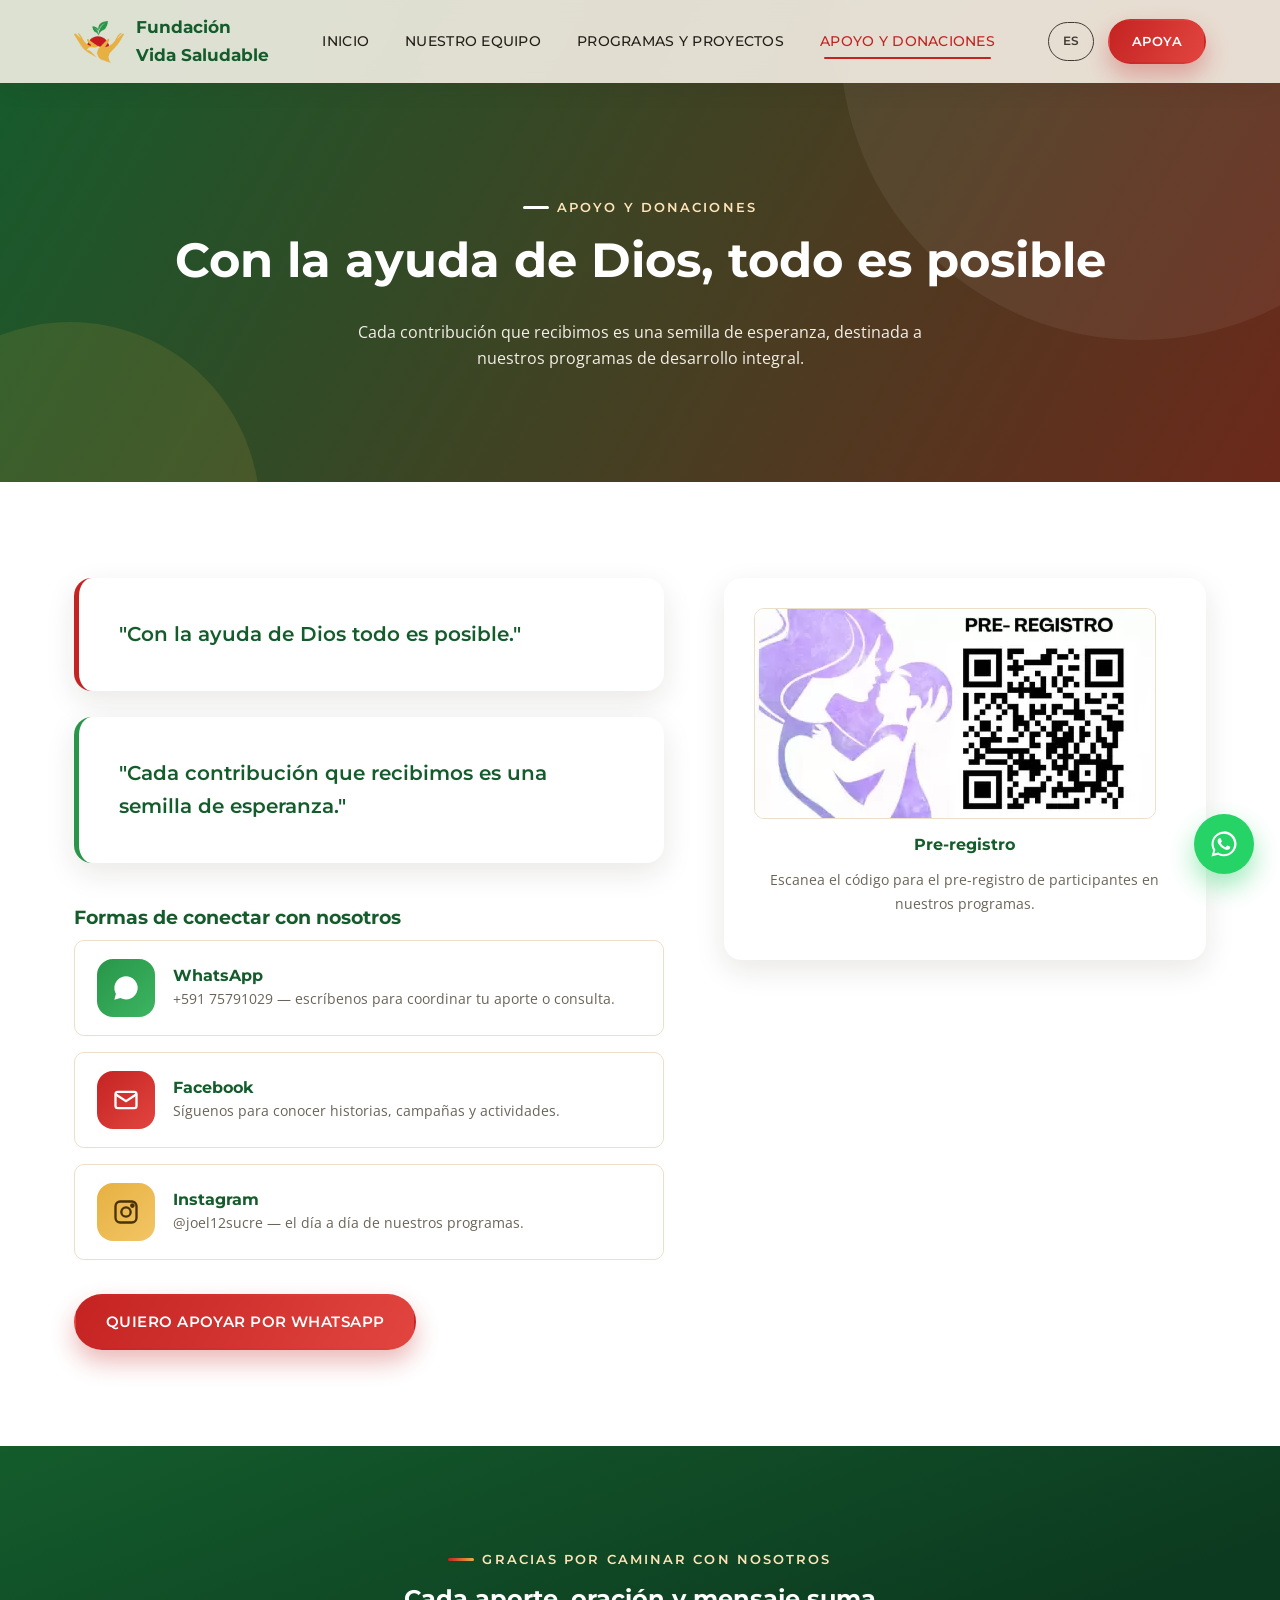
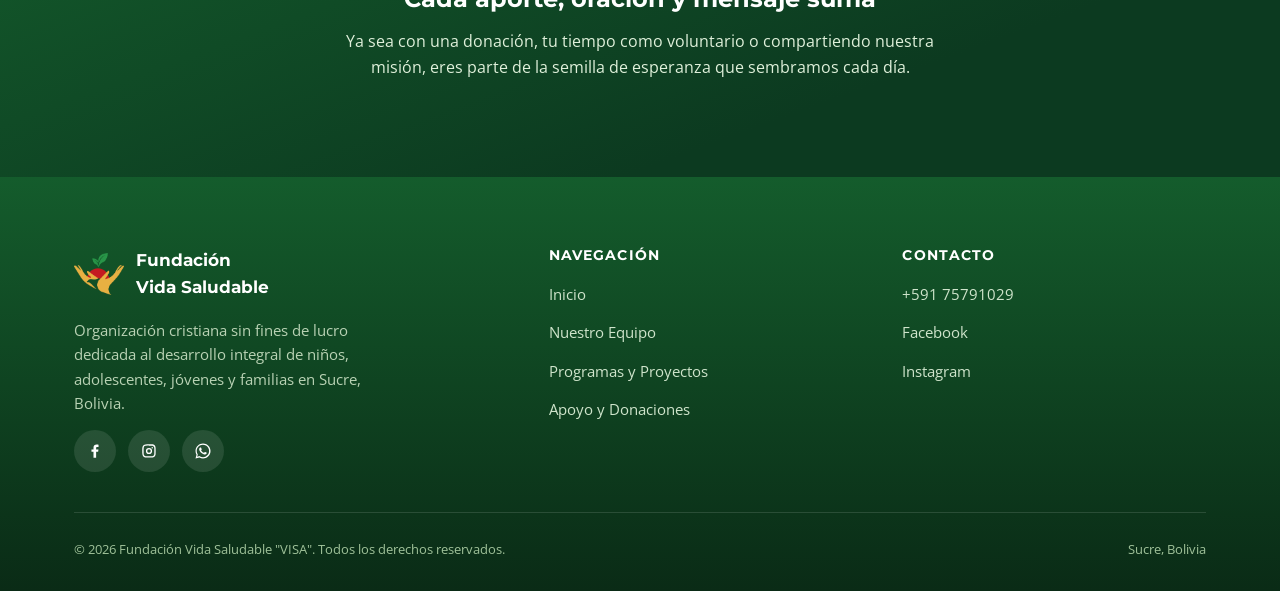
==== donaciones.html @ 7e9d097c "Rediseño del sitio de Fundación Vida Saludable Nueva identidad visual (logo y paleta del Manual de M" ====
<!DOCTYPE html>
<html lang="es">
<head>
<meta charset="UTF-8">
<meta name="viewport" content="width=device-width, initial-scale=1.0">
<title>Apoyo y Donaciones | Fundación Vida Saludable</title>
<meta name="description" content="Apoya a la Fundación Vida Saludable. Cada contribución es una semilla de esperanza para niños, adolescentes y familias en Sucre, Bolivia.">
<link rel="icon" href="img/favicon-32.png" sizes="32x32">
<link rel="apple-touch-icon" href="img/favicon-180.png">
<link rel="stylesheet" href="css/style.css">
</head>
<body>

<header class="site-header" id="siteHeader">
  <div class="container">
    <a href="index.html" class="brand">
      <img src="img/logo-icono.png" alt="Fundación Vida Saludable">
      <span>Fundación<br>Vida Saludable</span>
    </a>
    <nav class="main-nav" id="mainNav">
      <a href="index.html">Inicio</a>
      <a href="equipo.html">Nuestro Equipo</a>
      <a href="programas.html">Programas y Proyectos</a>
      <a href="donaciones.html" class="active">Apoyo y Donaciones</a>
    </nav>
    <div class="header-actions">
      <span class="lang-pill">ES</span>
      <a href="donaciones.html" class="btn btn--primary btn--sm">Apoya</a>
    </div>
    <button class="nav-toggle" id="navToggle" aria-label="Abrir menú">
      <span></span><span></span><span></span>
    </button>
  </div>
</header>
<div class="nav-overlay" id="navOverlay">
  <ul>
      <li><a href="index.html">Inicio</a></li>
      <li><a href="equipo.html">Nuestro Equipo</a></li>
      <li><a href="programas.html">Programas y Proyectos</a></li>
      <li><a href="donaciones.html" class="active">Apoyo y Donaciones</a></li>
  </ul>
</div>


<section class="page-hero">
  <div class="container">
    <div class="eyebrow">Apoyo y Donaciones</div>
    <h1>Con la ayuda de Dios, todo es posible</h1>
    <p>Cada contribución que recibimos es una semilla de esperanza, destinada a nuestros programas de desarrollo integral.</p>
  </div>
</section>

<section class="section">
  <div class="container">
    <div class="donate-grid">
      <div class="reveal">
        <div class="motto-card">
          <p>"Con la ayuda de Dios todo es posible."</p>
        </div>
        <div class="motto-card motto-card--alt">
          <p>"Cada contribución que recibimos es una semilla de esperanza."</p>
        </div>

        <h3 style="margin-top:44px">Formas de conectar con nosotros</h3>
        <div class="donate-channels">
          <div class="channel-card">
            <div class="icon-badge icon-badge--green">
              <svg viewBox="0 0 24 24"><path d="M12.04 2c-5.5 0-10 4.5-10 10 0 1.77.46 3.45 1.34 4.94L2 22l5.24-1.37a10 10 0 0 0 4.8 1.22c5.5 0 10-4.5 10-10s-4.5-10-10-10z" fill="currentColor"/></svg>
            </div>
            <div>
              <h4>WhatsApp</h4>
              <p>+591 75791029 — escríbenos para coordinar tu aporte o consulta.</p>
            </div>
          </div>
          <div class="channel-card">
            <div class="icon-badge icon-badge--red">
              <svg viewBox="0 0 24 24" fill="none" stroke="currentColor" stroke-width="2"><rect x="3" y="5" width="18" height="14" rx="2"/><path d="M3 7l9 6 9-6"/></svg>
            </div>
            <div>
              <h4>Facebook</h4>
              <p>Síguenos para conocer historias, campañas y actividades.</p>
            </div>
          </div>
          <div class="channel-card">
            <div class="icon-badge icon-badge--yellow">
              <svg viewBox="0 0 24 24" fill="none" stroke="currentColor" stroke-width="2"><rect x="3" y="3" width="18" height="18" rx="4"/><circle cx="12" cy="12" r="4"/><circle cx="17.5" cy="6.5" r="1"/></svg>
            </div>
            <div>
              <h4>Instagram</h4>
              <p>@joel12sucre — el día a día de nuestros programas.</p>
            </div>
          </div>
        </div>

        <a href="https://wa.me/59175791029" target="_blank" rel="noopener" class="btn btn--primary" style="margin-top:34px">Quiero apoyar por WhatsApp</a>
      </div>

      <div class="reveal reveal-delay-1">
        <div class="qr-card">
          <img src="img/pre-registro-qr.webp" alt="Código QR de pre-registro">
          <h4>Pre-registro</h4>
          <p>Escanea el código para el pre-registro de participantes en nuestros programas.</p>
        </div>
      </div>
    </div>
  </div>
</section>

<section class="section section--dark">
  <div class="container reveal" style="text-align:center">
    <div class="eyebrow" style="justify-content:center;color:#ffe3b8">Gracias por caminar con nosotros</div>
    <h2>Cada aporte, oración y mensaje suma</h2>
    <p style="max-width:620px;margin:0 auto;color:#dff0da">Ya sea con una donación, tu tiempo como voluntario o compartiendo nuestra misión, eres parte de la semilla de esperanza que sembramos cada día.</p>
  </div>
</section>

<footer class="site-footer">
  <div class="container">
    <div class="footer-grid">
      <div class="footer-brand">
        <a href="index.html" class="brand"><img src="img/logo-icono.png" alt="Fundación Vida Saludable"><span>Fundación<br>Vida Saludable</span></a>
        <p>Organización cristiana sin fines de lucro dedicada al desarrollo integral de niños, adolescentes, jóvenes y familias en Sucre, Bolivia.</p>
        <div class="social-row">
          <a href="https://www.facebook.com/share/16pjw7duJ1/?mibextid=wwXIfr" target="_blank" rel="noopener" aria-label="Facebook"><svg viewBox="0 0 24 24"><path d="M13.5 21v-8h2.7l.4-3.1h-3.1V8c0-.9.25-1.5 1.55-1.5H16.7V3.6C16.4 3.55 15.4 3.47 14.2 3.47c-2.5 0-4.2 1.5-4.2 4.3v2.1H7.3V13h2.7v8z"/></svg></a>
          <a href="https://www.instagram.com/joel12sucre?igsh=d25ieDIzNWUwOWVv&utm_source=qr" target="_blank" rel="noopener" aria-label="Instagram"><svg viewBox="0 0 24 24"><path d="M12 3c2.44 0 2.74 0 3.7.05 1 .05 1.6.2 2.13.4a4.4 4.4 0 0 1 1.6 1 4.4 4.4 0 0 1 1 1.6c.2.53.35 1.13.4 2.13.05.96.05 1.26.05 3.7s0 2.74-.05 3.7c-.05 1-.2 1.6-.4 2.13a4.4 4.4 0 0 1-1 1.6 4.4 4.4 0 0 1-1.6 1c-.53.2-1.13.35-2.13.4-.96.05-1.26.05-3.7.05s-2.74 0-3.7-.05c-1-.05-1.6-.2-2.13-.4a4.4 4.4 0 0 1-1.6-1 4.4 4.4 0 0 1-1-1.6c-.2-.53-.35-1.13-.4-2.13C3 14.74 3 14.44 3 12s0-2.74.05-3.7c.05-1 .2-1.6.4-2.13a4.4 4.4 0 0 1 1-1.6 4.4 4.4 0 0 1 1.6-1c.53-.2 1.13-.35 2.13-.4C9.26 3 9.56 3 12 3zm0 1.8c-2.4 0-2.68 0-3.63.05-.82.04-1.27.17-1.56.29-.39.15-.67.33-.97.63-.3.3-.48.58-.63.97-.12.29-.25.74-.29 1.56C4.87 9.3 4.85 9.6 4.85 12s0 2.68.06 3.63c.04.82.17 1.27.29 1.56.15.39.33.67.63.97.3.3.58.48.97.63.29.12.74.25 1.56.29.94.05 1.22.06 3.62.06s2.68 0 3.63-.06c.82-.04 1.27-.17 1.56-.29.39-.15.67-.33.97-.63.3-.3.48-.58.63-.97.12-.29.25-.74.29-1.56.05-.94.06-1.22.06-3.62s0-2.68-.06-3.63c-.04-.82-.17-1.27-.29-1.56a2.6 2.6 0 0 0-.63-.97 2.6 2.6 0 0 0-.97-.63c-.29-.12-.74-.25-1.56-.29-.94-.05-1.22-.06-3.62-.06zm0 3.06a4.14 4.14 0 1 1 0 8.28 4.14 4.14 0 0 1 0-8.28zm0 1.8a2.34 2.34 0 1 0 0 4.68 2.34 2.34 0 0 0 0-4.68zm5.27-1.98a.97.97 0 1 1-1.93 0 .97.97 0 0 1 1.93 0z"/></svg></a>
          <a href="https://wa.me/59175791029" target="_blank" rel="noopener" aria-label="WhatsApp"><svg viewBox="0 0 24 24"><path d="M12.04 2c-5.5 0-10 4.5-10 10 0 1.77.46 3.45 1.34 4.94L2 22l5.24-1.37a10 10 0 0 0 4.8 1.22c5.5 0 10-4.5 10-10s-4.5-10-10-10zm0 18.2c-1.55 0-3.06-.42-4.36-1.2l-.31-.19-3.11.82.83-3.03-.2-.32a8.18 8.18 0 0 1-1.25-4.32c0-4.53 3.7-8.22 8.25-8.22s8.24 3.7 8.24 8.22-3.7 8.24-8.09 8.24zm4.52-6.16c-.25-.12-1.47-.72-1.7-.8-.23-.09-.4-.12-.56.12-.17.25-.65.8-.8.96-.15.17-.3.19-.55.06-.25-.12-1.06-.39-2.02-1.24-.75-.66-1.25-1.48-1.4-1.73-.15-.25-.02-.38.11-.51.11-.11.25-.29.37-.44.12-.15.16-.25.25-.42.08-.17.04-.31-.02-.44-.06-.12-.56-1.35-.77-1.85-.2-.48-.4-.42-.56-.43h-.48c-.17 0-.44.06-.67.31-.23.25-.87.85-.87 2.08 0 1.23.89 2.41 1.02 2.58.12.17 1.75 2.67 4.24 3.74.59.26 1.05.41 1.41.52.59.19 1.13.16 1.56.1.48-.07 1.47-.6 1.68-1.18.2-.58.2-1.08.14-1.18-.06-.1-.23-.16-.48-.28z"/></svg></a>
        </div>
      </div>
      <div class="footer-col">
        <h4>Navegación</h4>
        <ul>
          <li><a href="index.html">Inicio</a></li>
          <li><a href="equipo.html">Nuestro Equipo</a></li>
          <li><a href="programas.html">Programas y Proyectos</a></li>
          <li><a href="donaciones.html">Apoyo y Donaciones</a></li>
        </ul>
      </div>
      <div class="footer-col">
        <h4>Contacto</h4>
        <ul>
          <li><a href="https://wa.me/59175791029" target="_blank" rel="noopener">+591 75791029</a></li>
          <li><a href="https://www.facebook.com/share/16pjw7duJ1/?mibextid=wwXIfr" target="_blank" rel="noopener">Facebook</a></li>
          <li><a href="https://www.instagram.com/joel12sucre?igsh=d25ieDIzNWUwOWVv&utm_source=qr" target="_blank" rel="noopener">Instagram</a></li>
        </ul>
      </div>
    </div>
    <div class="footer-bottom">
      <span>© <span id="year"></span> Fundación Vida Saludable "VISA". Todos los derechos reservados.</span>
      <span>Sucre, Bolivia</span>
    </div>
  </div>
</footer>
<a class="wa-float" href="https://wa.me/59175791029" target="_blank" rel="noopener" aria-label="WhatsApp">
  <svg viewBox="0 0 24 24"><path d="M12.04 2c-5.5 0-10 4.5-10 10 0 1.77.46 3.45 1.34 4.94L2 22l5.24-1.37a10 10 0 0 0 4.8 1.22c5.5 0 10-4.5 10-10s-4.5-10-10-10zm0 18.2c-1.55 0-3.06-.42-4.36-1.2l-.31-.19-3.11.82.83-3.03-.2-.32a8.18 8.18 0 0 1-1.25-4.32c0-4.53 3.7-8.22 8.25-8.22s8.24 3.7 8.24 8.22-3.7 8.24-8.09 8.24zm4.52-6.16c-.25-.12-1.47-.72-1.7-.8-.23-.09-.4-.12-.56.12-.17.25-.65.8-.8.96-.15.17-.3.19-.55.06-.25-.12-1.06-.39-2.02-1.24-.75-.66-1.25-1.48-1.4-1.73-.15-.25-.02-.38.11-.51.11-.11.25-.29.37-.44.12-.15.16-.25.25-.42.08-.17.04-.31-.02-.44-.06-.12-.56-1.35-.77-1.85-.2-.48-.4-.42-.56-.43h-.48c-.17 0-.44.06-.67.31-.23.25-.87.85-.87 2.08 0 1.23.89 2.41 1.02 2.58.12.17 1.75 2.67 4.24 3.74.59.26 1.05.41 1.41.52.59.19 1.13.16 1.56.1.48-.07 1.47-.6 1.68-1.18.2-.58.2-1.08.14-1.18-.06-.1-.23-.16-.48-.28z"/></svg>
</a>

<button class="scroll-top" id="scrollTop" aria-label="Volver arriba">
  <svg viewBox="0 0 24 24" fill="none" stroke="currentColor" stroke-width="2.4" stroke-linecap="round" stroke-linejoin="round"><path d="M12 19V5M5 12l7-7 7 7"/></svg>
</button>
<script src="js/main.js"></script>
</body>
</html>
---- css/style.css ----
/* ============================================================
   Fundación Vida Saludable — hoja de estilos
   Paleta y tipografía según Manual de Marca (2025)
   ============================================================ */

@import url('https://fonts.googleapis.com/css2?family=Montserrat:wght@300;400;500;600;700;800&family=Open+Sans:wght@400;500;600;700&display=swap');

:root {
  --yellow: #E7B142;
  --yellow-dark: #b3821f;
  --red: #C42322;
  --red-dark: #8f1414;
  --green: #289548;
  --green-dark: #145c2c;
  --beige: #C8A96B;
  --beige-light: #EFE3C8;
  --beige-dark: #7a5f34;
  --cream: #fffaf0;
  --ink: #241f1a;
  --muted: #6b6459;
  --border: #ecdfc9;
  --white: #ffffff;
  --shadow: 0 10px 30px rgba(40, 30, 10, 0.10);
  --shadow-lg: 0 20px 50px rgba(40, 30, 10, 0.18);
  --radius: 18px;
  --radius-sm: 10px;
  --ff-head: 'Montserrat', sans-serif;
  --ff-sub: 'Montserrat', sans-serif;
  --ff-body: 'Open Sans', sans-serif;
}

* { box-sizing: border-box; }
html { scroll-behavior: smooth; }

body {
  margin: 0;
  font-family: var(--ff-body);
  font-weight: 400;
  color: var(--ink);
  background: var(--white);
  line-height: 1.65;
  overflow-x: hidden;
}

/* Estilo de scrollbar tomado de la referencia del sitio */
::-webkit-scrollbar { width: 10px; }
::-webkit-scrollbar-track { border-radius: 8px; box-shadow: inset 0 0 5px rgba(0,0,0,.1); }
::-webkit-scrollbar-thumb { background-color: var(--green-dark); border-radius: 10px; box-shadow: 0 0 0 1px var(--green-dark); }

img { max-width: 100%; display: block; }
a { color: inherit; text-decoration: none; }
ul { margin: 0; padding: 0; list-style: none; }

h1, h2, h3, h4 {
  font-family: var(--ff-head);
  font-weight: 700;
  line-height: 1.2;
  margin: 0 0 .6em;
  color: var(--green-dark);
}

.container {
  width: 100%;
  max-width: 1180px;
  margin: 0 auto;
  padding: 0 24px;
}

.eyebrow {
  display: inline-flex;
  align-items: center;
  gap: 8px;
  font-family: var(--ff-sub);
  font-size: 0.82rem;
  font-weight: 600;
  letter-spacing: .16em;
  text-transform: uppercase;
  color: var(--red);
  margin-bottom: 14px;
}
.eyebrow::before {
  content: "";
  width: 26px;
  height: 3px;
  border-radius: 3px;
  background: linear-gradient(90deg, var(--red), var(--yellow));
}

.section {
  padding: 96px 0;
  position: relative;
}
.section--tight { padding: 64px 0; }
.section--cream { background: var(--cream); }
.section--dark {
  background: linear-gradient(160deg, var(--green-dark), #0c3a20 70%);
  color: #eafbe6;
}
.section--dark h2, .section--dark h3 { color: #fff; }

.section-head {
  max-width: 720px;
  margin: 0 auto 56px;
  text-align: center;
}
.section-head h2 { font-size: clamp(1.7rem, 3vw, 2.4rem); }
.section-head p { color: var(--muted); font-size: 1.05rem; }

/* ---------- Buttons ---------- */
.btn {
  display: inline-flex;
  align-items: center;
  gap: 10px;
  padding: 14px 30px;
  border-radius: 100px;
  font-family: var(--ff-sub);
  font-weight: 600;
  font-size: 0.92rem;
  letter-spacing: .03em;
  text-transform: uppercase;
  cursor: pointer;
  border: 2px solid transparent;
  transition: transform .25s ease, box-shadow .25s ease, background .25s ease, color .25s ease;
}
.btn--primary {
  background: linear-gradient(120deg, var(--red), #e2453f);
  color: #fff;
  box-shadow: 0 12px 24px rgba(196, 35, 34, .32);
}
.btn--primary:hover { transform: translateY(-3px); box-shadow: 0 18px 30px rgba(196, 35, 34, .42); }
.btn--outline {
  background: transparent;
  border-color: rgba(255,255,255,.7);
  color: #fff;
}
.btn--outline:hover { background: rgba(255,255,255,.15); transform: translateY(-3px); }
.btn--green {
  background: linear-gradient(120deg, var(--green), #3cb562);
  color: #fff;
  box-shadow: 0 12px 24px rgba(40, 149, 72, .3);
}
.btn--green:hover { transform: translateY(-3px); box-shadow: 0 18px 30px rgba(40, 149, 72, .4); }
.btn--yellow {
  background: linear-gradient(120deg, var(--yellow), #f2c565);
  color: #4a3204;
  box-shadow: 0 12px 24px rgba(231, 177, 66, .35);
}
.btn--yellow:hover { transform: translateY(-3px); box-shadow: 0 18px 30px rgba(231, 177, 66, .45); }
.btn--sm { padding: 10px 22px; font-size: .8rem; }

/* ---------- Header ---------- */
.site-header {
  position: fixed;
  top: 0; left: 0; right: 0;
  z-index: 500;
  padding: 14px 0;
  background: rgba(255, 250, 240, .85);
  backdrop-filter: blur(10px);
  box-shadow: 0 6px 24px rgba(40,30,10,.06);
  transition: background .35s ease, box-shadow .35s ease, padding .35s ease;
}
.site-header.is-scrolled {
  background: rgba(255, 250, 240, .97);
  box-shadow: 0 6px 24px rgba(40,30,10,.1);
  padding: 8px 0;
}
.site-header .container {
  display: flex;
  align-items: center;
  justify-content: space-between;
  gap: 20px;
}
.brand {
  display: flex;
  align-items: center;
  gap: 12px;
  font-family: var(--ff-head);
  font-weight: 700;
  font-size: 1.05rem;
  color: var(--green-dark);
}
.brand img { height: 42px; width: auto; }

.main-nav { display: flex; align-items: center; gap: 4px; }
.main-nav a {
  position: relative;
  padding: 10px 16px;
  font-family: var(--ff-sub);
  font-weight: 500;
  font-size: .88rem;
  letter-spacing: .02em;
  text-transform: uppercase;
  border-radius: 100px;
  color: var(--ink);
  transition: background .25s ease, color .25s ease;
}
.main-nav a:hover { background: rgba(196,35,34,.08); color: var(--red); }
.main-nav a.active { color: var(--red); }
.main-nav a.active::after {
  content: "";
  position: absolute;
  bottom: 4px; left: 20px; right: 20px;
  height: 2px;
  background: var(--red);
  border-radius: 2px;
}

.header-actions { display: flex; align-items: center; gap: 14px; }
.lang-pill {
  font-family: var(--ff-sub);
  font-weight: 600;
  font-size: .78rem;
  padding: 8px 14px;
  border-radius: 100px;
  border: 1.5px solid currentColor;
  opacity: .85;
}

.nav-toggle {
  display: none;
  position: relative;
  width: 44px; height: 44px;
  background: none;
  border: none;
  cursor: pointer;
  padding: 0;
  color: var(--ink);
  z-index: 950;
}
.nav-toggle span {
  position: absolute;
  left: 50%; top: 50%;
  width: 24px; height: 2px;
  margin-left: -12px;
  border-radius: 2px;
  background: currentColor;
  transition: transform .3s ease, opacity .3s ease, background .3s ease;
}
.nav-toggle span:nth-child(1) { transform: translateY(-8px); }
.nav-toggle span:nth-child(3) { transform: translateY(8px); }
.nav-toggle.is-open { color: #fff; }
.nav-toggle.is-open span:nth-child(2) { opacity: 0; }
.nav-toggle.is-open span:nth-child(1) { transform: rotate(45deg) translateY(0); }
.nav-toggle.is-open span:nth-child(3) { transform: rotate(-45deg) translateY(0); }

/* ---------- Menú overlay a pantalla completa (mobile) ---------- */
.nav-overlay {
  position: fixed; inset: 0;
  z-index: 900;
  display: flex;
  align-items: center;
  justify-content: center;
  background: rgba(20, 18, 14, .97);
  opacity: 0;
  visibility: hidden;
  transition: opacity .35s ease, visibility .35s ease;
}
.nav-overlay.open { opacity: 1; visibility: visible; }
.nav-overlay ul { text-align: center; }
.nav-overlay li { margin: 10px 0; }
.nav-overlay a {
  font-family: var(--ff-head);
  font-weight: 600;
  font-size: 1.8rem;
  color: #fff;
  padding: 10px 20px;
  transition: color .2s ease;
}
.nav-overlay a:hover, .nav-overlay a.active { color: var(--yellow); }
body.scroll-lock { overflow: hidden; }

/* ---------- Volver arriba ---------- */
.scroll-top {
  position: fixed;
  left: 26px; bottom: 26px;
  z-index: 400;
  width: 52px; height: 52px;
  border-radius: 50%;
  background: var(--green-dark);
  color: #fff;
  display: flex; align-items: center; justify-content: center;
  cursor: pointer;
  box-shadow: var(--shadow);
  opacity: 0;
  pointer-events: none;
  transform: translateY(10px);
  transition: opacity .3s ease, transform .3s ease, background .3s ease;
}
.scroll-top.is-visible { opacity: 1; pointer-events: auto; transform: translateY(0); }
.scroll-top:hover { background: var(--red); }
.scroll-top svg { width: 22px; height: 22px; fill: #fff; }

/* ---------- Hero ---------- */
.hero {
  position: relative;
  min-height: 100vh;
  display: flex;
  align-items: center;
  color: #fff;
  overflow: hidden;
}
.hero__bg {
  position: absolute; inset: 0;
  background-size: cover;
  background-position: center 30%;
  transform: scale(1.08);
  animation: heroZoom 18s ease-in-out infinite alternate;
}
@keyframes heroZoom {
  from { transform: scale(1.08); }
  to { transform: scale(1); }
}
.hero__overlay {
  position: absolute; inset: 0;
  background:
    linear-gradient(180deg, rgba(20,15,10,.55) 0%, rgba(20,15,10,.55) 40%, rgba(10,10,8,.88) 100%),
    linear-gradient(100deg, rgba(196,35,34,.35), rgba(20,92,44,.45));
}
.hero__content {
  position: relative;
  z-index: 2;
  padding-top: 90px;
  max-width: 760px;
  opacity: 0;
  animation: heroFade .7s ease .35s forwards;
}
@keyframes heroFade {
  from { opacity: 0; transform: translateY(16px); }
  to { opacity: 1; transform: translateY(0); }
}
.hero__content .eyebrow { color: #ffd7ce; }
.hero__content .eyebrow::before { background: linear-gradient(90deg, #fff, var(--yellow)); }
.hero h1 {
  color: #fff;
  font-size: clamp(2.3rem, 5.4vw, 3.8rem);
  font-weight: 700;
  text-shadow: 0 6px 30px rgba(0,0,0,.3);
}
.hero p.lead {
  font-size: 1.15rem;
  max-width: 560px;
  color: #f5efe4;
  margin-bottom: 34px;
}
.hero__cta { display: flex; gap: 16px; flex-wrap: wrap; }

.hero__scroll {
  position: absolute;
  bottom: 34px; left: 50%;
  transform: translateX(-50%);
  z-index: 2;
  color: #fff;
  opacity: .8;
  display: flex;
  flex-direction: column;
  align-items: center;
  gap: 6px;
  font-size: .75rem;
  letter-spacing: .12em;
  text-transform: uppercase;
  font-family: var(--ff-sub);
  animation: bounce 2.4s ease-in-out infinite;
}
@keyframes bounce {
  0%, 100% { transform: translate(-50%, 0); }
  50% { transform: translate(-50%, 10px); }
}

/* ---------- Page (interior) hero ---------- */
.page-hero {
  position: relative;
  padding: 190px 0 110px;
  color: #fff;
  background: linear-gradient(120deg, var(--green-dark), var(--red-dark) 140%);
  overflow: hidden;
  text-align: center;
}
.page-hero::before {
  content: "";
  position: absolute;
  width: 600px; height: 600px;
  border-radius: 50%;
  background: rgba(255,255,255,.06);
  top: -260px; right: -160px;
}
.page-hero::after {
  content: "";
  position: absolute;
  width: 380px; height: 380px;
  border-radius: 50%;
  background: rgba(231,177,66,.12);
  bottom: -220px; left: -120px;
}
.page-hero .eyebrow { justify-content: center; color: #ffe3b8; }
.page-hero .eyebrow::before { background: #fff; }
.page-hero h1 { color: #fff; font-size: clamp(2rem, 4.4vw, 3rem); position: relative; z-index: 1;}
.page-hero p { color: #f4efe6; max-width: 620px; margin: 0 auto; position: relative; z-index: 1; }

/* ---------- Reveal on scroll ---------- */
.reveal {
  opacity: 0;
  transform: translateY(34px);
  transition: opacity .8s cubic-bezier(.22,.61,.36,1), transform .8s cubic-bezier(.22,.61,.36,1);
}
.reveal.is-visible { opacity: 1; transform: translateY(0); }
.reveal-delay-1 { transition-delay: .1s; }
.reveal-delay-2 { transition-delay: .2s; }
.reveal-delay-3 { transition-delay: .3s; }
.reveal-delay-4 { transition-delay: .4s; }

/* ---------- Quiénes somos ---------- */
.about-grid {
  display: grid;
  grid-template-columns: 1fr 1fr;
  gap: 60px;
  align-items: center;
}
.about-grid figure {
  position: relative;
  margin: 0;
}
.about-grid .frame {
  border-radius: var(--radius);
  overflow: hidden;
  box-shadow: var(--shadow-lg);
}
.about-grid .frame img { transition: transform .6s ease; }
.about-grid .frame:hover img { transform: scale(1.06); }
.about-badge {
  position: absolute;
  bottom: -24px; left: -24px;
  background: #fff;
  border-radius: var(--radius-sm);
  box-shadow: var(--shadow);
  padding: 18px 22px;
  font-family: var(--ff-head);
  text-align: center;
}
.about-badge strong { display: block; font-size: 1.6rem; color: var(--red); }
.about-badge span { font-size: .72rem; color: var(--muted); text-transform: uppercase; letter-spacing: .06em; font-family: var(--ff-sub); }
.about-copy p { color: var(--muted); font-size: 1.03rem; }

/* ---------- Vision / Mision ---------- */
.vm-grid {
  display: grid;
  grid-template-columns: 1fr 1fr;
  gap: 30px;
}
.vm-card {
  background: #fff;
  border: 1px solid var(--border);
  border-radius: var(--radius);
  padding: 40px;
  box-shadow: var(--shadow);
  position: relative;
  overflow: hidden;
  transition: transform .35s ease, box-shadow .35s ease;
}
.vm-card:hover { transform: translateY(-6px); box-shadow: var(--shadow-lg); }
.vm-card::before {
  content: "";
  position: absolute;
  width: 130px; height: 130px;
  border-radius: 50%;
  top: -60px; right: -60px;
  opacity: .12;
}
.vm-card--vision::before { background: var(--red); }
.vm-card--mission::before { background: var(--green); }
.vm-card .icon-badge { margin-bottom: 20px; }
.vm-card p { color: var(--muted); position: relative; z-index: 1; }

.icon-badge {
  width: 58px; height: 58px;
  border-radius: 16px;
  display: flex; align-items: center; justify-content: center;
  color: #fff;
}
.icon-badge svg { width: 28px; height: 28px; }
.icon-badge--red { background: linear-gradient(135deg, var(--red), #e2453f); }
.icon-badge--green { background: linear-gradient(135deg, var(--green), #3cb562); }
.icon-badge--yellow { background: linear-gradient(135deg, var(--yellow), #f2c565); color: #4a3204; }

/* ---------- Valores ---------- */
.values-grid {
  display: grid;
  grid-template-columns: repeat(4, 1fr);
  gap: 22px;
}
.value-card {
  background: #fff;
  border-radius: var(--radius);
  padding: 30px 24px;
  border: 1px solid var(--border);
  text-align: left;
  transition: transform .3s ease, box-shadow .3s ease, border-color .3s ease;
}
.value-card:hover {
  transform: translateY(-8px);
  box-shadow: var(--shadow-lg);
  border-color: transparent;
}
.value-card .icon-badge {
  width: 48px; height: 48px; border-radius: 12px; margin-bottom: 16px;
  background: transparent;
  border: 1.5px solid var(--beige);
  color: var(--beige-dark);
}
.value-card .icon-badge svg { width: 22px; height: 22px; }
.value-card:hover .icon-badge { border-color: var(--red); color: var(--red); }
.value-card h4 { margin-bottom: 6px; font-size: 1.05rem; color: var(--ink); }
.value-card p { margin: 0; color: var(--muted); font-size: .92rem; }

/* ---------- CTA band ---------- */
.cta-band {
  position: relative;
  border-radius: var(--radius);
  overflow: hidden;
  padding: 70px 50px;
  text-align: center;
  background: linear-gradient(120deg, var(--red-dark), var(--red) 60%, var(--green-dark));
  color: #fff;
  isolation: isolate;
}
.cta-band::before {
  content: "";
  position: absolute; inset: 0;
  background: radial-gradient(circle at 20% 20%, rgba(231,177,66,.25), transparent 45%),
              radial-gradient(circle at 85% 80%, rgba(255,255,255,.14), transparent 45%);
  z-index: -1;
}
.cta-band h2 { color: #fff; }
.cta-band p { max-width: 560px; margin: 0 auto 30px; color: #ffece8; }

/* ---------- Programas ---------- */
.programs-list { display: flex; flex-direction: column; gap: 70px; }
.program-row {
  display: grid;
  grid-template-columns: 1fr 1fr;
  gap: 50px;
  align-items: center;
}
.program-row:nth-child(even) .program-media { order: 2; }
.program-media {
  border-radius: var(--radius);
  overflow: hidden;
  box-shadow: var(--shadow-lg);
  position: relative;
}
.program-media img { transition: transform .6s ease; }
.program-media:hover img { transform: scale(1.05); }
.program-number {
  position: absolute; top: 18px; left: 18px;
  font-family: var(--ff-sub);
  font-weight: 600;
  font-size: .78rem;
  letter-spacing: .08em;
  text-transform: uppercase;
  background: rgba(30,25,15,.55);
  color: #fff;
  padding: 8px 16px;
  border-radius: 100px;
  backdrop-filter: blur(4px);
}
.program-age {
  display: inline-block;
  font-family: var(--ff-sub);
  font-weight: 600;
  font-size: .78rem;
  letter-spacing: .04em;
  text-transform: uppercase;
  color: var(--red);
  background: rgba(196,35,34,.08);
  padding: 6px 14px;
  border-radius: 100px;
  margin-bottom: 14px;
}
.program-copy h3 { font-size: 1.6rem; }
.program-copy p { color: var(--muted); }
.program-tags { display: flex; flex-wrap: wrap; gap: 10px; margin-top: 18px; }
.program-tags span {
  font-family: var(--ff-sub);
  font-size: .76rem;
  letter-spacing: .02em;
  padding: 6px 14px;
  border-radius: 100px;
  border: 1px solid var(--border);
  color: var(--muted);
}

/* ---------- Equipo ---------- */
.team-group { margin-bottom: 60px; }
.team-group h3 {
  font-size: 1.2rem;
  display: flex;
  align-items: center;
  gap: 14px;
  color: var(--green-dark);
  margin-bottom: 28px;
}
.team-group h3::after {
  content: "";
  flex: 1;
  height: 1px;
  background: var(--border);
}
.team-grid {
  display: grid;
  grid-template-columns: repeat(auto-fill, minmax(200px, 1fr));
  gap: 28px;
}
.team-card {
  text-align: center;
  transition: transform .3s ease;
}
.team-card:hover { transform: translateY(-6px); }
.team-photo {
  width: 100%;
  aspect-ratio: 1/1;
  border-radius: 50%;
  overflow: hidden;
  box-shadow: var(--shadow);
  margin-bottom: 16px;
  border: 4px solid #fff;
  outline: 3px solid var(--border);
  position: relative;
}
.team-photo img { width: 100%; height: 100%; object-fit: cover; }
.team-photo.no-photo {
  display: flex; align-items: center; justify-content: center;
  background: linear-gradient(135deg, var(--green), var(--green-dark));
  color: #fff;
  font-family: var(--ff-head);
  font-weight: 700;
  font-size: 1.8rem;
}
.team-card h4 { margin: 0 0 4px; font-size: 1rem; color: var(--ink); }
.team-card span { font-size: .8rem; color: var(--red); font-weight: 600; font-family: var(--ff-sub); text-transform: uppercase; letter-spacing: .02em; }

/* ---------- Donaciones ---------- */
.donate-grid {
  display: grid;
  grid-template-columns: 1.1fr .9fr;
  gap: 60px;
  align-items: start;
}
.motto-card {
  background: #fff;
  border-radius: var(--radius);
  padding: 40px;
  box-shadow: var(--shadow);
  border-left: 5px solid var(--red);
  margin-bottom: 26px;
}
.motto-card p {
  font-family: var(--ff-head);
  font-size: 1.25rem;
  font-weight: 600;
  color: var(--green-dark);
  margin: 0;
}
.motto-card--alt { border-left-color: var(--green); }
.donate-channels { display: grid; gap: 16px; }
.channel-card {
  display: flex;
  align-items: center;
  gap: 18px;
  background: #fff;
  border: 1px solid var(--border);
  border-radius: var(--radius-sm);
  padding: 18px 22px;
  transition: transform .25s ease, box-shadow .25s ease;
}
.channel-card:hover { transform: translateX(6px); box-shadow: var(--shadow); }
.channel-card .icon-badge { flex-shrink: 0; }
.channel-card h4 { margin: 0 0 2px; font-size: 1rem; }
.channel-card p { margin: 0; color: var(--muted); font-size: .88rem; }

.qr-card {
  background: #fff;
  border-radius: var(--radius);
  box-shadow: var(--shadow);
  padding: 30px;
  text-align: center;
}
.qr-card img { border-radius: var(--radius-sm); margin-bottom: 16px; border: 1px solid var(--border); }
.qr-card h4 { margin-bottom: 6px; }
.qr-card p { color: var(--muted); font-size: .9rem; }

/* ---------- Footer ---------- */
.site-footer {
  background: linear-gradient(180deg, var(--green-dark), #0a2b16);
  color: #d9ecd6;
  padding: 70px 0 30px;
}
.footer-grid {
  display: grid;
  grid-template-columns: 1.4fr 1fr 1fr;
  gap: 50px;
  padding-bottom: 40px;
  border-bottom: 1px solid rgba(255,255,255,.12);
}
.footer-brand .brand { color: #fff; margin-bottom: 16px; }
.footer-brand p { color: #b9d2b4; max-width: 320px; font-size: .92rem; }
.footer-col h4 {
  color: #fff;
  font-family: var(--ff-sub);
  font-size: .85rem;
  text-transform: uppercase;
  letter-spacing: .08em;
  margin-bottom: 18px;
}
.footer-col ul li { margin-bottom: 12px; }
.footer-col a { color: #cfe4cb; transition: color .2s ease; font-size: .94rem; }
.footer-col a:hover { color: #fff; }
.social-row { display: flex; gap: 12px; margin-top: 10px; }
.social-row a {
  width: 42px; height: 42px;
  border-radius: 50%;
  background: rgba(255,255,255,.1);
  display: flex; align-items: center; justify-content: center;
  transition: background .25s ease, transform .25s ease;
}
.social-row a:hover { background: var(--red); transform: translateY(-3px); }
.social-row svg { width: 18px; height: 18px; fill: #fff; }
.footer-bottom {
  padding-top: 26px;
  display: flex;
  justify-content: space-between;
  flex-wrap: wrap;
  gap: 10px;
  font-size: .82rem;
  color: #9fc199;
}

/* ---------- WhatsApp floating button ---------- */
.wa-float {
  position: fixed;
  bottom: 26px; right: 26px;
  z-index: 400;
  width: 60px; height: 60px;
  border-radius: 50%;
  background: #25D366;
  display: flex; align-items: center; justify-content: center;
  box-shadow: 0 12px 26px rgba(37,211,102,.45);
  animation: pulse 2.6s ease-in-out infinite;
}
.wa-float svg { width: 30px; height: 30px; fill: #fff; }
@keyframes pulse {
  0%, 100% { box-shadow: 0 12px 26px rgba(37,211,102,.45); }
  50% { box-shadow: 0 12px 26px rgba(37,211,102,.7), 0 0 0 8px rgba(37,211,102,.12); }
}

/* ---------- Responsive ---------- */
@media (max-width: 980px) {
  .about-grid, .vm-grid, .donate-grid { grid-template-columns: 1fr; }
  .values-grid { grid-template-columns: repeat(2, 1fr); }
  .program-row, .program-row:nth-child(even) .program-media { grid-template-columns: 1fr; order: 0; }
  .footer-grid { grid-template-columns: 1fr 1fr; }
}

@media (max-width: 760px) {
  .main-nav, .header-actions .lang-pill { display: none; }
  .nav-toggle { display: block; }
  .values-grid { grid-template-columns: repeat(2, 1fr); }
  .footer-grid { grid-template-columns: 1fr; gap: 30px; }
  .footer-bottom { flex-direction: column; text-align: center; }
  .section { padding: 64px 0; }
  .page-hero { padding: 150px 0 80px; }
}

@media (max-width: 520px) {
  .values-grid { grid-template-columns: 1fr 1fr; }
  .hero__cta { flex-direction: column; align-items: stretch; }
  .hero__cta .btn { justify-content: center; }
}
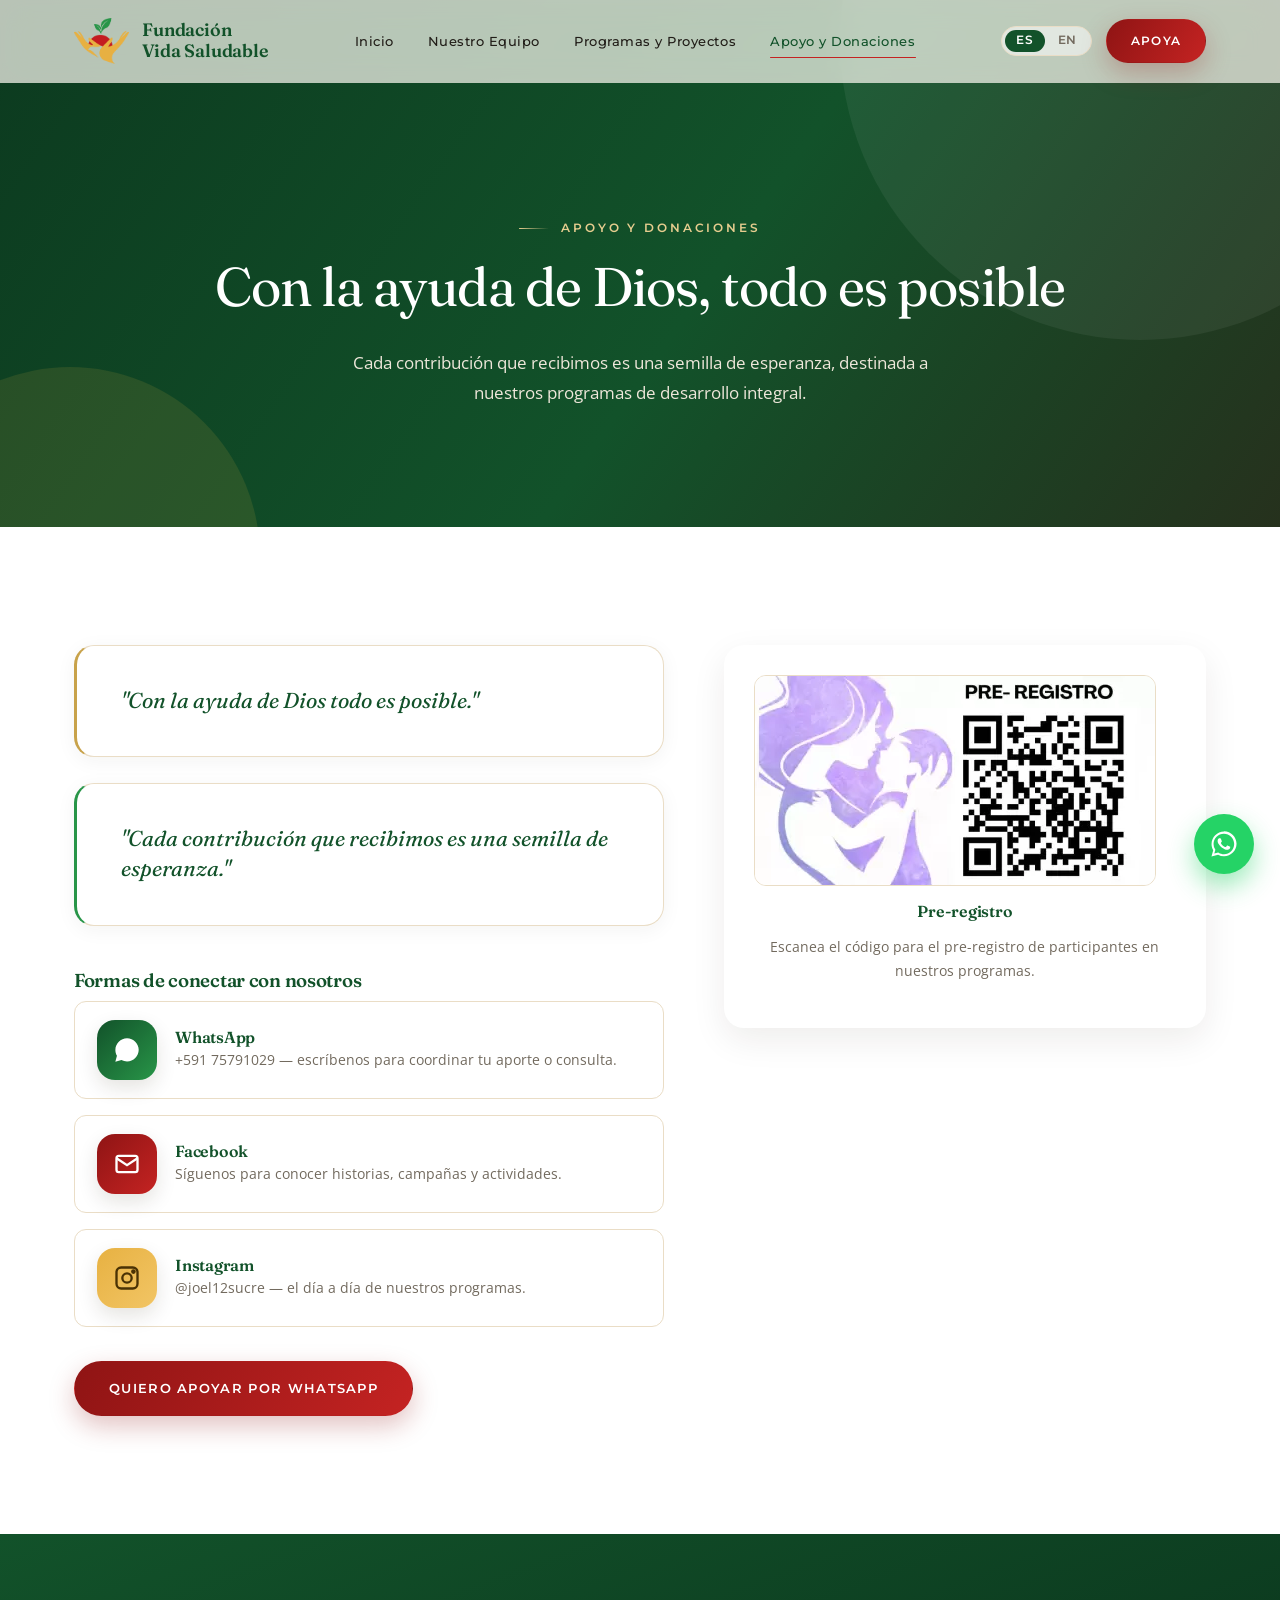
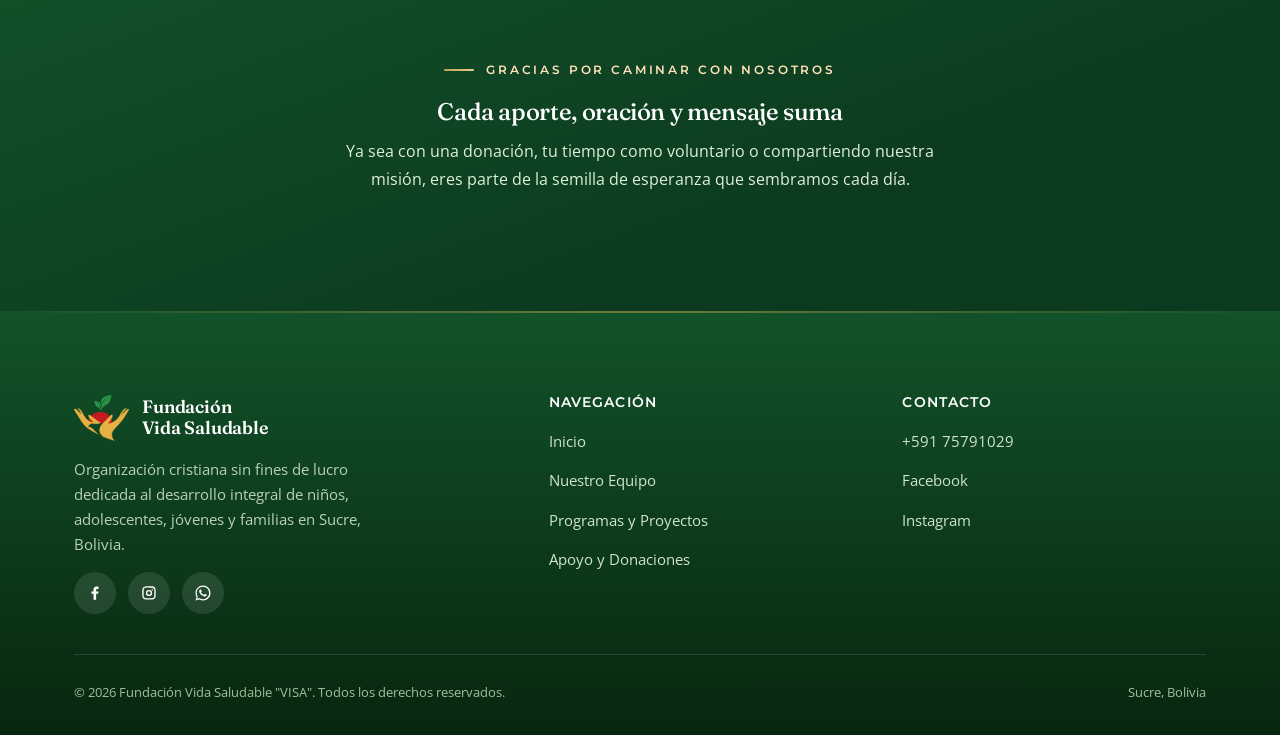
==== commit aa88bb0c: "Añadir selector de idioma ES/EN (i18n) Convierte el botón de idioma en un toggle ES/EN funcional. Añ" ====
--- a/donaciones.html
+++ b/donaciones.html
@@ -9,7 +9,7 @@
 <link rel="apple-touch-icon" href="img/favicon-180.png">
 <link rel="stylesheet" href="css/style.css">
 </head>
-<body>
+<body data-page="donate">
 
 <header class="site-header" id="siteHeader">
   <div class="container">
@@ -18,14 +18,17 @@
       <span>Fundación<br>Vida Saludable</span>
     </a>
     <nav class="main-nav" id="mainNav">
-      <a href="index.html">Inicio</a>
-      <a href="equipo.html">Nuestro Equipo</a>
-      <a href="programas.html">Programas y Proyectos</a>
-      <a href="donaciones.html" class="active">Apoyo y Donaciones</a>
+      <a href="index.html" data-i18n="nav.home">Inicio</a>
+      <a href="equipo.html" data-i18n="nav.team">Nuestro Equipo</a>
+      <a href="programas.html" data-i18n="nav.programs">Programas y Proyectos</a>
+      <a href="donaciones.html" class="active" data-i18n="nav.donate">Apoyo y Donaciones</a>
     </nav>
     <div class="header-actions">
-      <span class="lang-pill">ES</span>
-      <a href="donaciones.html" class="btn btn--primary btn--sm">Apoya</a>
+      <button class="lang-toggle" id="langToggle" type="button" aria-label="Cambiar idioma / Switch language">
+        <span data-lang="es" class="is-active">ES</span>
+        <span data-lang="en">EN</span>
+      </button>
+      <a href="donaciones.html" class="btn btn--primary btn--sm" data-i18n="btn.support">Apoya</a>
     </div>
     <button class="nav-toggle" id="navToggle" aria-label="Abrir menú">
       <span></span><span></span><span></span>
@@ -34,19 +37,19 @@
 </header>
 <div class="nav-overlay" id="navOverlay">
   <ul>
-      <li><a href="index.html">Inicio</a></li>
-      <li><a href="equipo.html">Nuestro Equipo</a></li>
-      <li><a href="programas.html">Programas y Proyectos</a></li>
-      <li><a href="donaciones.html" class="active">Apoyo y Donaciones</a></li>
+      <li><a href="index.html" data-i18n="nav.home">Inicio</a></li>
+      <li><a href="equipo.html" data-i18n="nav.team">Nuestro Equipo</a></li>
+      <li><a href="programas.html" data-i18n="nav.programs">Programas y Proyectos</a></li>
+      <li><a href="donaciones.html" class="active" data-i18n="nav.donate">Apoyo y Donaciones</a></li>
   </ul>
 </div>
 
 
 <section class="page-hero">
   <div class="container">
-    <div class="eyebrow">Apoyo y Donaciones</div>
-    <h1>Con la ayuda de Dios, todo es posible</h1>
-    <p>Cada contribución que recibimos es una semilla de esperanza, destinada a nuestros programas de desarrollo integral.</p>
+    <div class="eyebrow" data-i18n="don.eyebrow">Apoyo y Donaciones</div>
+    <h1 data-i18n="don.title">Con la ayuda de Dios, todo es posible</h1>
+    <p data-i18n="don.sub">Cada contribución que recibimos es una semilla de esperanza, destinada a nuestros programas de desarrollo integral.</p>
   </div>
 </section>
 
@@ -55,13 +58,13 @@
     <div class="donate-grid">
       <div class="reveal">
         <div class="motto-card">
-          <p>"Con la ayuda de Dios todo es posible."</p>
+          <p data-i18n="don.motto1">"Con la ayuda de Dios todo es posible."</p>
         </div>
         <div class="motto-card motto-card--alt">
-          <p>"Cada contribución que recibimos es una semilla de esperanza."</p>
+          <p data-i18n="don.motto2">"Cada contribución que recibimos es una semilla de esperanza."</p>
         </div>
 
-        <h3 style="margin-top:44px">Formas de conectar con nosotros</h3>
+        <h3 style="margin-top:44px" data-i18n="don.channels.h">Formas de conectar con nosotros</h3>
         <div class="donate-channels">
           <div class="channel-card">
             <div class="icon-badge icon-badge--green">
@@ -69,7 +72,7 @@
             </div>
             <div>
               <h4>WhatsApp</h4>
-              <p>+591 75791029 — escríbenos para coordinar tu aporte o consulta.</p>
+              <p data-i18n="don.wa.p">+591 75791029 — escríbenos para coordinar tu aporte o consulta.</p>
             </div>
           </div>
           <div class="channel-card">
@@ -78,7 +81,7 @@
             </div>
             <div>
               <h4>Facebook</h4>
-              <p>Síguenos para conocer historias, campañas y actividades.</p>
+              <p data-i18n="don.fb.p">Síguenos para conocer historias, campañas y actividades.</p>
             </div>
           </div>
           <div class="channel-card">
@@ -87,19 +90,19 @@
             </div>
             <div>
               <h4>Instagram</h4>
-              <p>@joel12sucre — el día a día de nuestros programas.</p>
+              <p data-i18n="don.ig.p">@joel12sucre — el día a día de nuestros programas.</p>
             </div>
           </div>
         </div>
 
-        <a href="https://wa.me/59175791029" target="_blank" rel="noopener" class="btn btn--primary" style="margin-top:34px">Quiero apoyar por WhatsApp</a>
+        <a href="https://wa.me/59175791029" target="_blank" rel="noopener" class="btn btn--primary" style="margin-top:34px" data-i18n="don.btn">Quiero apoyar por WhatsApp</a>
       </div>
 
       <div class="reveal reveal-delay-1">
         <div class="qr-card">
           <img src="img/pre-registro-qr.webp" alt="Código QR de pre-registro">
-          <h4>Pre-registro</h4>
-          <p>Escanea el código para el pre-registro de participantes en nuestros programas.</p>
+          <h4 data-i18n="don.qr.h">Pre-registro</h4>
+          <p data-i18n="don.qr.p">Escanea el código para el pre-registro de participantes en nuestros programas.</p>
         </div>
       </div>
     </div>
@@ -108,9 +111,9 @@
 
 <section class="section section--dark">
   <div class="container reveal" style="text-align:center">
-    <div class="eyebrow" style="justify-content:center;color:#ffe3b8">Gracias por caminar con nosotros</div>
-    <h2>Cada aporte, oración y mensaje suma</h2>
-    <p style="max-width:620px;margin:0 auto;color:#dff0da">Ya sea con una donación, tu tiempo como voluntario o compartiendo nuestra misión, eres parte de la semilla de esperanza que sembramos cada día.</p>
+    <div class="eyebrow" style="justify-content:center;color:#ffe3b8" data-i18n="don.dark.eyebrow">Gracias por caminar con nosotros</div>
+    <h2 data-i18n="don.dark.title">Cada aporte, oración y mensaje suma</h2>
+    <p style="max-width:620px;margin:0 auto;color:#dff0da" data-i18n="don.dark.p">Ya sea con una donación, tu tiempo como voluntario o compartiendo nuestra misión, eres parte de la semilla de esperanza que sembramos cada día.</p>
   </div>
 </section>
 
@@ -119,7 +122,7 @@
     <div class="footer-grid">
       <div class="footer-brand">
         <a href="index.html" class="brand"><img src="img/logo-icono.png" alt="Fundación Vida Saludable"><span>Fundación<br>Vida Saludable</span></a>
-        <p>Organización cristiana sin fines de lucro dedicada al desarrollo integral de niños, adolescentes, jóvenes y familias en Sucre, Bolivia.</p>
+        <p data-i18n="footer.about">Organización cristiana sin fines de lucro dedicada al desarrollo integral de niños, adolescentes, jóvenes y familias en Sucre, Bolivia.</p>
         <div class="social-row">
           <a href="https://www.facebook.com/share/16pjw7duJ1/?mibextid=wwXIfr" target="_blank" rel="noopener" aria-label="Facebook"><svg viewBox="0 0 24 24"><path d="M13.5 21v-8h2.7l.4-3.1h-3.1V8c0-.9.25-1.5 1.55-1.5H16.7V3.6C16.4 3.55 15.4 3.47 14.2 3.47c-2.5 0-4.2 1.5-4.2 4.3v2.1H7.3V13h2.7v8z"/></svg></a>
           <a href="https://www.instagram.com/joel12sucre?igsh=d25ieDIzNWUwOWVv&utm_source=qr" target="_blank" rel="noopener" aria-label="Instagram"><svg viewBox="0 0 24 24"><path d="M12 3c2.44 0 2.74 0 3.7.05 1 .05 1.6.2 2.13.4a4.4 4.4 0 0 1 1.6 1 4.4 4.4 0 0 1 1 1.6c.2.53.35 1.13.4 2.13.05.96.05 1.26.05 3.7s0 2.74-.05 3.7c-.05 1-.2 1.6-.4 2.13a4.4 4.4 0 0 1-1 1.6 4.4 4.4 0 0 1-1.6 1c-.53.2-1.13.35-2.13.4-.96.05-1.26.05-3.7.05s-2.74 0-3.7-.05c-1-.05-1.6-.2-2.13-.4a4.4 4.4 0 0 1-1.6-1 4.4 4.4 0 0 1-1-1.6c-.2-.53-.35-1.13-.4-2.13C3 14.74 3 14.44 3 12s0-2.74.05-3.7c.05-1 .2-1.6.4-2.13a4.4 4.4 0 0 1 1-1.6 4.4 4.4 0 0 1 1.6-1c.53-.2 1.13-.35 2.13-.4C9.26 3 9.56 3 12 3zm0 1.8c-2.4 0-2.68 0-3.63.05-.82.04-1.27.17-1.56.29-.39.15-.67.33-.97.63-.3.3-.48.58-.63.97-.12.29-.25.74-.29 1.56C4.87 9.3 4.85 9.6 4.85 12s0 2.68.06 3.63c.04.82.17 1.27.29 1.56.15.39.33.67.63.97.3.3.58.48.97.63.29.12.74.25 1.56.29.94.05 1.22.06 3.62.06s2.68 0 3.63-.06c.82-.04 1.27-.17 1.56-.29.39-.15.67-.33.97-.63.3-.3.48-.58.63-.97.12-.29.25-.74.29-1.56.05-.94.06-1.22.06-3.62s0-2.68-.06-3.63c-.04-.82-.17-1.27-.29-1.56a2.6 2.6 0 0 0-.63-.97 2.6 2.6 0 0 0-.97-.63c-.29-.12-.74-.25-1.56-.29-.94-.05-1.22-.06-3.62-.06zm0 3.06a4.14 4.14 0 1 1 0 8.28 4.14 4.14 0 0 1 0-8.28zm0 1.8a2.34 2.34 0 1 0 0 4.68 2.34 2.34 0 0 0 0-4.68zm5.27-1.98a.97.97 0 1 1-1.93 0 .97.97 0 0 1 1.93 0z"/></svg></a>
@@ -127,16 +130,16 @@
         </div>
       </div>
       <div class="footer-col">
-        <h4>Navegación</h4>
+        <h4 data-i18n="footer.navTitle">Navegación</h4>
         <ul>
-          <li><a href="index.html">Inicio</a></li>
-          <li><a href="equipo.html">Nuestro Equipo</a></li>
-          <li><a href="programas.html">Programas y Proyectos</a></li>
-          <li><a href="donaciones.html">Apoyo y Donaciones</a></li>
+          <li><a href="index.html" data-i18n="nav.home">Inicio</a></li>
+          <li><a href="equipo.html" data-i18n="nav.team">Nuestro Equipo</a></li>
+          <li><a href="programas.html" data-i18n="nav.programs">Programas y Proyectos</a></li>
+          <li><a href="donaciones.html" data-i18n="nav.donate">Apoyo y Donaciones</a></li>
         </ul>
       </div>
       <div class="footer-col">
-        <h4>Contacto</h4>
+        <h4 data-i18n="footer.contactTitle">Contacto</h4>
         <ul>
           <li><a href="https://wa.me/59175791029" target="_blank" rel="noopener">+591 75791029</a></li>
           <li><a href="https://www.facebook.com/share/16pjw7duJ1/?mibextid=wwXIfr" target="_blank" rel="noopener">Facebook</a></li>
@@ -145,7 +148,7 @@
       </div>
     </div>
     <div class="footer-bottom">
-      <span>© <span id="year"></span> Fundación Vida Saludable "VISA". Todos los derechos reservados.</span>
+      <span>© <span id="year"></span> Fundación Vida Saludable "VISA". <span data-i18n="footer.rights">Todos los derechos reservados.</span></span>
       <span>Sucre, Bolivia</span>
     </div>
   </div>
@@ -157,6 +160,7 @@
 <button class="scroll-top" id="scrollTop" aria-label="Volver arriba">
   <svg viewBox="0 0 24 24" fill="none" stroke="currentColor" stroke-width="2.4" stroke-linecap="round" stroke-linejoin="round"><path d="M12 19V5M5 12l7-7 7 7"/></svg>
 </button>
+<script src="js/i18n.js"></script>
 <script src="js/main.js"></script>
 </body>
 </html>
--- a/css/style.css
+++ b/css/style.css
@@ -3,7 +3,7 @@
    Paleta y tipografía según Manual de Marca (2025)
    ============================================================ */
 
-@import url('https://fonts.googleapis.com/css2?family=Montserrat:wght@300;400;500;600;700;800&family=Open+Sans:wght@400;500;600;700&display=swap');
+@import url('https://fonts.googleapis.com/css2?family=Fraunces:ital,opsz,wght@0,9..144,300..700;1,9..144,300..600&family=Montserrat:wght@300;400;500;600;700&family=Open+Sans:wght@400;500;600;700&display=swap');
 
 :root {
   --yellow: #E7B142;
@@ -11,20 +11,26 @@
   --red: #C42322;
   --red-dark: #8f1414;
   --green: #289548;
-  --green-dark: #145c2c;
+  --green-dark: #12522a;
+  --green-deep: #0c3a1f;
   --beige: #C8A96B;
   --beige-light: #EFE3C8;
   --beige-dark: #7a5f34;
-  --cream: #fffaf0;
-  --ink: #241f1a;
-  --muted: #6b6459;
-  --border: #ecdfc9;
+  --gold: #c8a24a;
+  --gold-soft: #e6cd8f;
+  --cream: #fdf9f1;
+  --ink: #211d18;
+  --muted: #726a5e;
+  --border: #eaddc6;
+  --hairline: rgba(120, 95, 45, 0.14);
   --white: #ffffff;
-  --shadow: 0 10px 30px rgba(40, 30, 10, 0.10);
-  --shadow-lg: 0 20px 50px rgba(40, 30, 10, 0.18);
-  --radius: 18px;
-  --radius-sm: 10px;
-  --ff-head: 'Montserrat', sans-serif;
+  --shadow: 0 12px 34px rgba(40, 30, 10, 0.08);
+  --shadow-lg: 0 30px 70px rgba(40, 30, 10, 0.14);
+  --shadow-soft: 0 4px 20px rgba(40, 30, 10, 0.05);
+  --radius: 20px;
+  --radius-sm: 12px;
+  --ff-display: 'Fraunces', Georgia, 'Times New Roman', serif;
+  --ff-head: 'Fraunces', Georgia, serif;
   --ff-sub: 'Montserrat', sans-serif;
   --ff-body: 'Open Sans', sans-serif;
 }
@@ -38,8 +44,11 @@
   font-weight: 400;
   color: var(--ink);
   background: var(--white);
-  line-height: 1.65;
+  line-height: 1.7;
   overflow-x: hidden;
+  -webkit-font-smoothing: antialiased;
+  -moz-osx-font-smoothing: grayscale;
+  text-rendering: optimizeLegibility;
 }
 
 /* Estilo de scrollbar tomado de la referencia del sitio */
@@ -53,11 +62,16 @@
 
 h1, h2, h3, h4 {
   font-family: var(--ff-head);
-  font-weight: 700;
-  line-height: 1.2;
-  margin: 0 0 .6em;
+  font-weight: 500;
+  line-height: 1.14;
+  letter-spacing: -0.015em;
+  margin: 0 0 .55em;
   color: var(--green-dark);
-}
+  font-optical-sizing: auto;
+}
+h1 { font-weight: 500; }
+h2 { font-weight: 500; }
+h3, h4 { font-weight: 600; }
 
 .container {
   width: 100%;
@@ -69,100 +83,109 @@
 .eyebrow {
   display: inline-flex;
   align-items: center;
-  gap: 8px;
+  gap: 12px;
   font-family: var(--ff-sub);
-  font-size: 0.82rem;
+  font-size: 0.74rem;
   font-weight: 600;
-  letter-spacing: .16em;
+  letter-spacing: .24em;
   text-transform: uppercase;
-  color: var(--red);
-  margin-bottom: 14px;
+  color: var(--beige-dark);
+  margin-bottom: 18px;
 }
 .eyebrow::before {
   content: "";
-  width: 26px;
-  height: 3px;
+  width: 30px;
+  height: 1.5px;
   border-radius: 3px;
-  background: linear-gradient(90deg, var(--red), var(--yellow));
+  background: linear-gradient(90deg, var(--gold), var(--gold-soft));
 }
 
 .section {
-  padding: 96px 0;
-  position: relative;
-}
-.section--tight { padding: 64px 0; }
+  padding: 118px 0;
+  position: relative;
+}
+.section--tight { padding: 72px 0; }
 .section--cream { background: var(--cream); }
 .section--dark {
-  background: linear-gradient(160deg, var(--green-dark), #0c3a20 70%);
+  background: linear-gradient(160deg, var(--green-dark), var(--green-deep) 70%);
   color: #eafbe6;
 }
 .section--dark h2, .section--dark h3 { color: #fff; }
 
 .section-head {
   max-width: 720px;
-  margin: 0 auto 56px;
+  margin: 0 auto 68px;
   text-align: center;
 }
-.section-head h2 { font-size: clamp(1.7rem, 3vw, 2.4rem); }
-.section-head p { color: var(--muted); font-size: 1.05rem; }
+.section-head .eyebrow { justify-content: center; }
+.section-head h2 { font-size: clamp(2rem, 3.6vw, 2.9rem); }
+.section-head p { color: var(--muted); font-size: 1.08rem; }
 
 /* ---------- Buttons ---------- */
 .btn {
   display: inline-flex;
   align-items: center;
   gap: 10px;
-  padding: 14px 30px;
+  padding: 15px 34px;
   border-radius: 100px;
   font-family: var(--ff-sub);
   font-weight: 600;
-  font-size: 0.92rem;
-  letter-spacing: .03em;
+  font-size: 0.82rem;
+  letter-spacing: .1em;
   text-transform: uppercase;
   cursor: pointer;
-  border: 2px solid transparent;
-  transition: transform .25s ease, box-shadow .25s ease, background .25s ease, color .25s ease;
+  border: 1.5px solid transparent;
+  transition: transform .35s cubic-bezier(.22,.61,.36,1), box-shadow .35s ease, background .35s ease, color .35s ease, border-color .35s ease;
 }
 .btn--primary {
-  background: linear-gradient(120deg, var(--red), #e2453f);
-  color: #fff;
-  box-shadow: 0 12px 24px rgba(196, 35, 34, .32);
-}
-.btn--primary:hover { transform: translateY(-3px); box-shadow: 0 18px 30px rgba(196, 35, 34, .42); }
+  background: linear-gradient(120deg, var(--red-dark), var(--red));
+  color: #fff;
+  box-shadow: 0 10px 26px rgba(143, 20, 20, .26);
+}
+.btn--primary:hover { transform: translateY(-3px); box-shadow: 0 16px 34px rgba(143, 20, 20, .34); }
 .btn--outline {
   background: transparent;
-  border-color: rgba(255,255,255,.7);
-  color: #fff;
-}
-.btn--outline:hover { background: rgba(255,255,255,.15); transform: translateY(-3px); }
+  border-color: rgba(255,255,255,.5);
+  color: #fff;
+}
+.btn--outline:hover { background: rgba(255,255,255,.12); border-color: #fff; transform: translateY(-3px); }
 .btn--green {
-  background: linear-gradient(120deg, var(--green), #3cb562);
-  color: #fff;
-  box-shadow: 0 12px 24px rgba(40, 149, 72, .3);
-}
-.btn--green:hover { transform: translateY(-3px); box-shadow: 0 18px 30px rgba(40, 149, 72, .4); }
+  background: linear-gradient(120deg, var(--green-dark), var(--green));
+  color: #fff;
+  box-shadow: 0 10px 26px rgba(18, 82, 42, .26);
+}
+.btn--green:hover { transform: translateY(-3px); box-shadow: 0 16px 34px rgba(18, 82, 42, .34); }
 .btn--yellow {
   background: linear-gradient(120deg, var(--yellow), #f2c565);
   color: #4a3204;
-  box-shadow: 0 12px 24px rgba(231, 177, 66, .35);
-}
-.btn--yellow:hover { transform: translateY(-3px); box-shadow: 0 18px 30px rgba(231, 177, 66, .45); }
-.btn--sm { padding: 10px 22px; font-size: .8rem; }
+  box-shadow: 0 10px 26px rgba(231, 177, 66, .3);
+}
+.btn--yellow:hover { transform: translateY(-3px); box-shadow: 0 16px 34px rgba(231, 177, 66, .4); }
+.btn--gold {
+  background: transparent;
+  border-color: var(--gold);
+  color: var(--beige-dark);
+}
+.btn--gold:hover { background: var(--gold); color: #fff; transform: translateY(-3px); }
+.btn--sm { padding: 11px 24px; font-size: .74rem; }
 
 /* ---------- Header ---------- */
 .site-header {
   position: fixed;
   top: 0; left: 0; right: 0;
   z-index: 500;
-  padding: 14px 0;
-  background: rgba(255, 250, 240, .85);
-  backdrop-filter: blur(10px);
-  box-shadow: 0 6px 24px rgba(40,30,10,.06);
-  transition: background .35s ease, box-shadow .35s ease, padding .35s ease;
+  padding: 18px 0;
+  background: rgba(253, 249, 241, .72);
+  backdrop-filter: blur(14px) saturate(1.2);
+  -webkit-backdrop-filter: blur(14px) saturate(1.2);
+  border-bottom: 1px solid transparent;
+  transition: background .35s ease, box-shadow .35s ease, padding .35s ease, border-color .35s ease;
 }
 .site-header.is-scrolled {
-  background: rgba(255, 250, 240, .97);
-  box-shadow: 0 6px 24px rgba(40,30,10,.1);
-  padding: 8px 0;
+  background: rgba(253, 249, 241, .94);
+  box-shadow: 0 8px 30px rgba(40,30,10,.07);
+  border-bottom-color: var(--hairline);
+  padding: 10px 0;
 }
 .site-header .container {
   display: flex;
@@ -173,48 +196,71 @@
 .brand {
   display: flex;
   align-items: center;
-  gap: 12px;
+  gap: 13px;
   font-family: var(--ff-head);
-  font-weight: 700;
-  font-size: 1.05rem;
+  font-weight: 600;
+  font-size: 1.12rem;
+  line-height: 1.15;
+  letter-spacing: -0.01em;
   color: var(--green-dark);
 }
-.brand img { height: 42px; width: auto; }
-
-.main-nav { display: flex; align-items: center; gap: 4px; }
+.brand img { height: 46px; width: auto; }
+
+.main-nav { display: flex; align-items: center; gap: 2px; }
 .main-nav a {
   position: relative;
   padding: 10px 16px;
   font-family: var(--ff-sub);
   font-weight: 500;
-  font-size: .88rem;
-  letter-spacing: .02em;
-  text-transform: uppercase;
-  border-radius: 100px;
+  font-size: .82rem;
+  letter-spacing: .04em;
   color: var(--ink);
-  transition: background .25s ease, color .25s ease;
-}
-.main-nav a:hover { background: rgba(196,35,34,.08); color: var(--red); }
-.main-nav a.active { color: var(--red); }
-.main-nav a.active::after {
+  transition: color .25s ease;
+}
+.main-nav a::after {
   content: "";
   position: absolute;
-  bottom: 4px; left: 20px; right: 20px;
-  height: 2px;
-  background: var(--red);
+  bottom: 4px; left: 16px; right: 16px;
+  height: 1.5px;
+  background: var(--gold);
   border-radius: 2px;
-}
+  transform: scaleX(0);
+  transform-origin: left;
+  transition: transform .3s cubic-bezier(.22,.61,.36,1);
+}
+.main-nav a:hover { color: var(--green-dark); }
+.main-nav a:hover::after { transform: scaleX(1); }
+.main-nav a.active { color: var(--green-dark); }
+.main-nav a.active::after { transform: scaleX(1); background: var(--red); }
 
 .header-actions { display: flex; align-items: center; gap: 14px; }
-.lang-pill {
+.lang-toggle {
+  display: inline-flex;
+  align-items: center;
+  gap: 2px;
+  padding: 3px;
+  border-radius: 100px;
+  border: 1.5px solid var(--border);
+  background: rgba(255, 255, 255, .55);
+  cursor: pointer;
   font-family: var(--ff-sub);
+  transition: border-color .25s ease;
+}
+.lang-toggle span {
+  font-size: .72rem;
   font-weight: 600;
-  font-size: .78rem;
-  padding: 8px 14px;
+  letter-spacing: .06em;
+  padding: 5px 11px;
   border-radius: 100px;
-  border: 1.5px solid currentColor;
-  opacity: .85;
-}
+  color: var(--muted);
+  line-height: 1;
+  transition: background .25s ease, color .25s ease;
+}
+.lang-toggle span.is-active {
+  background: var(--green-dark);
+  color: #fff;
+}
+.lang-toggle:hover { border-color: var(--gold); }
 
 .nav-toggle {
   display: none;
@@ -313,8 +359,9 @@
 .hero__overlay {
   position: absolute; inset: 0;
   background:
-    linear-gradient(180deg, rgba(20,15,10,.55) 0%, rgba(20,15,10,.55) 40%, rgba(10,10,8,.88) 100%),
-    linear-gradient(100deg, rgba(196,35,34,.35), rgba(20,92,44,.45));
+    linear-gradient(180deg, rgba(12,10,7,.42) 0%, rgba(12,10,7,.48) 45%, rgba(8,8,6,.9) 100%),
+    linear-gradient(100deg, rgba(90,15,15,.34) 0%, rgba(12,58,31,.42) 100%),
+    radial-gradient(120% 90% at 30% 40%, transparent 40%, rgba(8,6,4,.5) 100%);
 }
 .hero__content {
   position: relative;
@@ -328,19 +375,27 @@
   from { opacity: 0; transform: translateY(16px); }
   to { opacity: 1; transform: translateY(0); }
 }
-.hero__content .eyebrow { color: #ffd7ce; }
-.hero__content .eyebrow::before { background: linear-gradient(90deg, #fff, var(--yellow)); }
+.hero__content .eyebrow { color: var(--gold-soft); }
+.hero__content .eyebrow::before { background: linear-gradient(90deg, var(--gold-soft), transparent); }
 .hero h1 {
   color: #fff;
-  font-size: clamp(2.3rem, 5.4vw, 3.8rem);
-  font-weight: 700;
-  text-shadow: 0 6px 30px rgba(0,0,0,.3);
+  font-size: clamp(2.5rem, 5.6vw, 4.3rem);
+  font-weight: 400;
+  letter-spacing: -0.02em;
+  line-height: 1.08;
+  text-shadow: 0 8px 40px rgba(0,0,0,.35);
+}
+.hero h1 em {
+  font-style: italic;
+  font-weight: 400;
+  color: var(--gold-soft);
 }
 .hero p.lead {
-  font-size: 1.15rem;
+  font-size: 1.18rem;
   max-width: 560px;
-  color: #f5efe4;
-  margin-bottom: 34px;
+  color: #f1ece2;
+  line-height: 1.75;
+  margin-bottom: 38px;
 }
 .hero__cta { display: flex; gap: 16px; flex-wrap: wrap; }
 
@@ -369,9 +424,9 @@
 /* ---------- Page (interior) hero ---------- */
 .page-hero {
   position: relative;
-  padding: 190px 0 110px;
-  color: #fff;
-  background: linear-gradient(120deg, var(--green-dark), var(--red-dark) 140%);
+  padding: 210px 0 120px;
+  color: #fff;
+  background: linear-gradient(125deg, var(--green-deep), var(--green-dark) 55%, #3a1010 145%);
   overflow: hidden;
   text-align: center;
 }
@@ -391,10 +446,11 @@
   background: rgba(231,177,66,.12);
   bottom: -220px; left: -120px;
 }
-.page-hero .eyebrow { justify-content: center; color: #ffe3b8; }
-.page-hero .eyebrow::before { background: #fff; }
-.page-hero h1 { color: #fff; font-size: clamp(2rem, 4.4vw, 3rem); position: relative; z-index: 1;}
-.page-hero p { color: #f4efe6; max-width: 620px; margin: 0 auto; position: relative; z-index: 1; }
+.page-hero .eyebrow { justify-content: center; color: var(--gold-soft); }
+.page-hero .eyebrow::before { background: linear-gradient(90deg, var(--gold-soft), transparent); }
+.page-hero h1 { color: #fff; font-weight: 400; font-size: clamp(2.2rem, 4.6vw, 3.4rem); position: relative; z-index: 1;}
+.page-hero h1 em { font-style: italic; color: var(--gold-soft); }
+.page-hero p { color: #eee7da; font-size: 1.08rem; max-width: 620px; margin: 0 auto; position: relative; z-index: 1; }
 
 /* ---------- Reveal on scroll ---------- */
 .reveal {
@@ -428,17 +484,20 @@
 .about-grid .frame:hover img { transform: scale(1.06); }
 .about-badge {
   position: absolute;
-  bottom: -24px; left: -24px;
+  bottom: -26px; left: -26px;
   background: #fff;
   border-radius: var(--radius-sm);
-  box-shadow: var(--shadow);
-  padding: 18px 22px;
+  box-shadow: var(--shadow-lg);
+  padding: 20px 26px;
   font-family: var(--ff-head);
   text-align: center;
-}
-.about-badge strong { display: block; font-size: 1.6rem; color: var(--red); }
-.about-badge span { font-size: .72rem; color: var(--muted); text-transform: uppercase; letter-spacing: .06em; font-family: var(--ff-sub); }
-.about-copy p { color: var(--muted); font-size: 1.03rem; }
+  border: 1px solid var(--hairline);
+}
+.about-badge strong { display: block; font-size: 2rem; font-weight: 500; color: var(--green-dark); line-height: 1; }
+.about-badge span { font-size: .68rem; color: var(--muted); text-transform: uppercase; letter-spacing: .14em; font-family: var(--ff-sub); font-weight: 600; }
+.about-copy h2 { font-size: clamp(1.7rem, 3vw, 2.5rem); }
+.about-copy p { color: var(--muted); font-size: 1.05rem; }
+.about-copy .btn { margin-top: 10px; }
 
 /* ---------- Vision / Mision ---------- */
 .vm-grid {
@@ -450,13 +509,24 @@
   background: #fff;
   border: 1px solid var(--border);
   border-radius: var(--radius);
-  padding: 40px;
-  box-shadow: var(--shadow);
+  padding: 46px 44px;
+  box-shadow: var(--shadow-soft);
   position: relative;
   overflow: hidden;
-  transition: transform .35s ease, box-shadow .35s ease;
-}
-.vm-card:hover { transform: translateY(-6px); box-shadow: var(--shadow-lg); }
+  transition: transform .4s cubic-bezier(.22,.61,.36,1), box-shadow .4s ease, border-color .4s ease;
+}
+.vm-card::after {
+  content: "";
+  position: absolute;
+  left: 0; top: 0; bottom: 0;
+  width: 3px;
+  background: linear-gradient(var(--gold), var(--gold-soft));
+  transform: scaleY(0);
+  transform-origin: top;
+  transition: transform .45s cubic-bezier(.22,.61,.36,1);
+}
+.vm-card:hover { transform: translateY(-8px); box-shadow: var(--shadow-lg); border-color: transparent; }
+.vm-card:hover::after { transform: scaleY(1); }
 .vm-card::before {
   content: "";
   position: absolute;
@@ -471,14 +541,15 @@
 .vm-card p { color: var(--muted); position: relative; z-index: 1; }
 
 .icon-badge {
-  width: 58px; height: 58px;
-  border-radius: 16px;
+  width: 60px; height: 60px;
+  border-radius: 18px;
   display: flex; align-items: center; justify-content: center;
   color: #fff;
+  box-shadow: 0 8px 20px rgba(40,30,10,.12);
 }
 .icon-badge svg { width: 28px; height: 28px; }
-.icon-badge--red { background: linear-gradient(135deg, var(--red), #e2453f); }
-.icon-badge--green { background: linear-gradient(135deg, var(--green), #3cb562); }
+.icon-badge--red { background: linear-gradient(135deg, var(--red-dark), var(--red)); }
+.icon-badge--green { background: linear-gradient(135deg, var(--green-dark), var(--green)); }
 .icon-badge--yellow { background: linear-gradient(135deg, var(--yellow), #f2c565); color: #4a3204; }
 
 /* ---------- Valores ---------- */
@@ -490,47 +561,52 @@
 .value-card {
   background: #fff;
   border-radius: var(--radius);
-  padding: 30px 24px;
+  padding: 34px 28px;
   border: 1px solid var(--border);
   text-align: left;
-  transition: transform .3s ease, box-shadow .3s ease, border-color .3s ease;
+  transition: transform .4s cubic-bezier(.22,.61,.36,1), box-shadow .4s ease, border-color .4s ease;
 }
 .value-card:hover {
-  transform: translateY(-8px);
+  transform: translateY(-10px);
   box-shadow: var(--shadow-lg);
-  border-color: transparent;
+  border-color: var(--gold-soft);
 }
 .value-card .icon-badge {
-  width: 48px; height: 48px; border-radius: 12px; margin-bottom: 16px;
-  background: transparent;
-  border: 1.5px solid var(--beige);
+  width: 52px; height: 52px; border-radius: 14px; margin-bottom: 20px;
+  background: linear-gradient(135deg, #fff, var(--cream));
+  border: 1px solid var(--gold-soft);
   color: var(--beige-dark);
+  box-shadow: none;
+  transition: background .35s ease, color .35s ease, border-color .35s ease;
 }
 .value-card .icon-badge svg { width: 22px; height: 22px; }
-.value-card:hover .icon-badge { border-color: var(--red); color: var(--red); }
-.value-card h4 { margin-bottom: 6px; font-size: 1.05rem; color: var(--ink); }
-.value-card p { margin: 0; color: var(--muted); font-size: .92rem; }
+.value-card:hover .icon-badge { border-color: transparent; background: linear-gradient(135deg, var(--gold), var(--beige-dark)); color: #fff; }
+.value-card h4 { margin-bottom: 8px; font-size: 1.15rem; color: var(--green-dark); }
+.value-card p { margin: 0; color: var(--muted); font-size: .93rem; line-height: 1.65; }
 
 /* ---------- CTA band ---------- */
 .cta-band {
   position: relative;
   border-radius: var(--radius);
   overflow: hidden;
-  padding: 70px 50px;
+  padding: 88px 50px;
   text-align: center;
-  background: linear-gradient(120deg, var(--red-dark), var(--red) 60%, var(--green-dark));
+  background: linear-gradient(120deg, var(--green-deep), var(--green-dark) 55%, #3a1010);
   color: #fff;
   isolation: isolate;
+  border: 1px solid rgba(255,255,255,.06);
 }
 .cta-band::before {
   content: "";
   position: absolute; inset: 0;
-  background: radial-gradient(circle at 20% 20%, rgba(231,177,66,.25), transparent 45%),
-              radial-gradient(circle at 85% 80%, rgba(255,255,255,.14), transparent 45%);
+  background: radial-gradient(circle at 18% 20%, rgba(200,162,74,.28), transparent 42%),
+              radial-gradient(circle at 85% 85%, rgba(196,35,34,.3), transparent 45%);
   z-index: -1;
 }
-.cta-band h2 { color: #fff; }
-.cta-band p { max-width: 560px; margin: 0 auto 30px; color: #ffece8; }
+.cta-band h2 { color: #fff; font-size: clamp(1.9rem, 3.4vw, 2.7rem); }
+.cta-band p { max-width: 560px; margin: 0 auto 34px; color: #f3ece0; }
+.cta-band .eyebrow { color: var(--gold-soft) !important; }
+.cta-band .eyebrow::before { background: linear-gradient(90deg, var(--gold-soft), transparent); }
 
 /* ---------- Programas ---------- */
 .programs-list { display: flex; flex-direction: column; gap: 70px; }
@@ -575,8 +651,8 @@
   border-radius: 100px;
   margin-bottom: 14px;
 }
-.program-copy h3 { font-size: 1.6rem; }
-.program-copy p { color: var(--muted); }
+.program-copy h3 { font-size: clamp(1.6rem, 2.6vw, 2.1rem); }
+.program-copy p { color: var(--muted); font-size: 1.03rem; }
 .program-tags { display: flex; flex-wrap: wrap; gap: 10px; margin-top: 18px; }
 .program-tags span {
   font-family: var(--ff-sub);
@@ -620,11 +696,14 @@
   border-radius: 50%;
   overflow: hidden;
   box-shadow: var(--shadow);
-  margin-bottom: 16px;
+  margin-bottom: 18px;
   border: 4px solid #fff;
-  outline: 3px solid var(--border);
-  position: relative;
-}
+  outline: 2px solid var(--gold-soft);
+  outline-offset: 2px;
+  position: relative;
+  transition: outline-color .35s ease, transform .35s ease;
+}
+.team-card:hover .team-photo { outline-color: var(--gold); }
 .team-photo img { width: 100%; height: 100%; object-fit: cover; }
 .team-photo.no-photo {
   display: flex; align-items: center; justify-content: center;
@@ -635,7 +714,9 @@
   font-size: 1.8rem;
 }
 .team-card h4 { margin: 0 0 4px; font-size: 1rem; color: var(--ink); }
-.team-card span { font-size: .8rem; color: var(--red); font-weight: 600; font-family: var(--ff-sub); text-transform: uppercase; letter-spacing: .02em; }
+.team-card h4 { font-family: var(--ff-head); font-weight: 600; }
+.team-card span { font-size: .72rem; color: var(--beige-dark); font-weight: 600; font-family: var(--ff-sub); text-transform: uppercase; letter-spacing: .1em; }
+.team-group h3 { font-family: var(--ff-head); }
 
 /* ---------- Donaciones ---------- */
 .donate-grid {
@@ -647,15 +728,18 @@
 .motto-card {
   background: #fff;
   border-radius: var(--radius);
-  padding: 40px;
-  box-shadow: var(--shadow);
-  border-left: 5px solid var(--red);
+  padding: 40px 44px;
+  box-shadow: var(--shadow-soft);
+  border: 1px solid var(--border);
+  border-left: 3px solid var(--gold);
   margin-bottom: 26px;
 }
 .motto-card p {
   font-family: var(--ff-head);
-  font-size: 1.25rem;
-  font-weight: 600;
+  font-size: 1.35rem;
+  font-weight: 400;
+  font-style: italic;
+  line-height: 1.4;
   color: var(--green-dark);
   margin: 0;
 }
@@ -689,10 +773,21 @@
 
 /* ---------- Footer ---------- */
 .site-footer {
-  background: linear-gradient(180deg, var(--green-dark), #0a2b16);
+  background: linear-gradient(180deg, var(--green-dark), #08260f);
   color: #d9ecd6;
-  padding: 70px 0 30px;
-}
+  padding: 84px 0 32px;
+  position: relative;
+}
+.site-footer::before {
+  content: "";
+  position: absolute;
+  top: 0; left: 0; right: 0;
+  height: 2px;
+  background: linear-gradient(90deg, transparent, var(--gold), transparent);
+  opacity: .5;
+}
+.footer-brand .brand span { color: #fff; }
+.footer-col h4 { position: relative; }
 .footer-grid {
   display: grid;
   grid-template-columns: 1.4fr 1fr 1fr;
@@ -760,8 +855,9 @@
 }
 
 @media (max-width: 760px) {
-  .main-nav, .header-actions .lang-pill { display: none; }
+  .main-nav { display: none; }
   .nav-toggle { display: block; }
+  .header-actions .btn--primary { display: none; }
   .values-grid { grid-template-columns: repeat(2, 1fr); }
   .footer-grid { grid-template-columns: 1fr; gap: 30px; }
   .footer-bottom { flex-direction: column; text-align: center; }
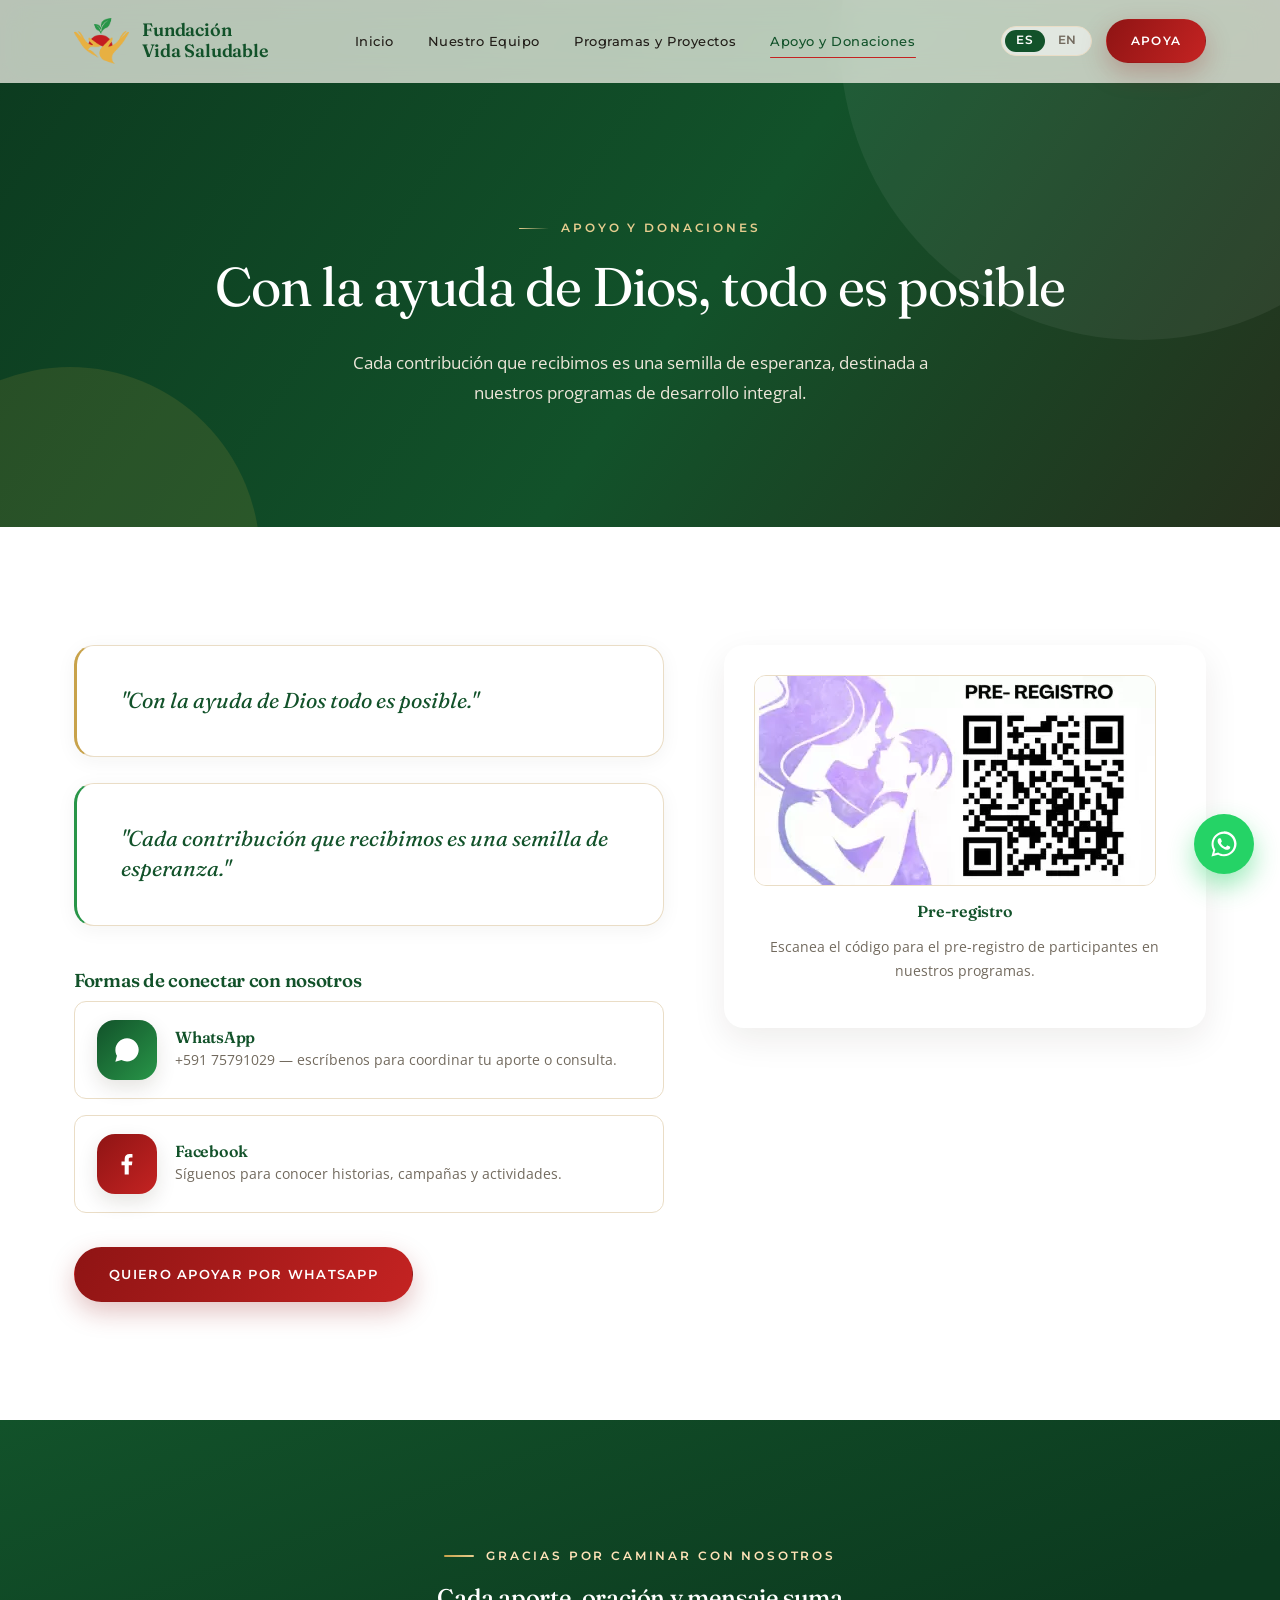
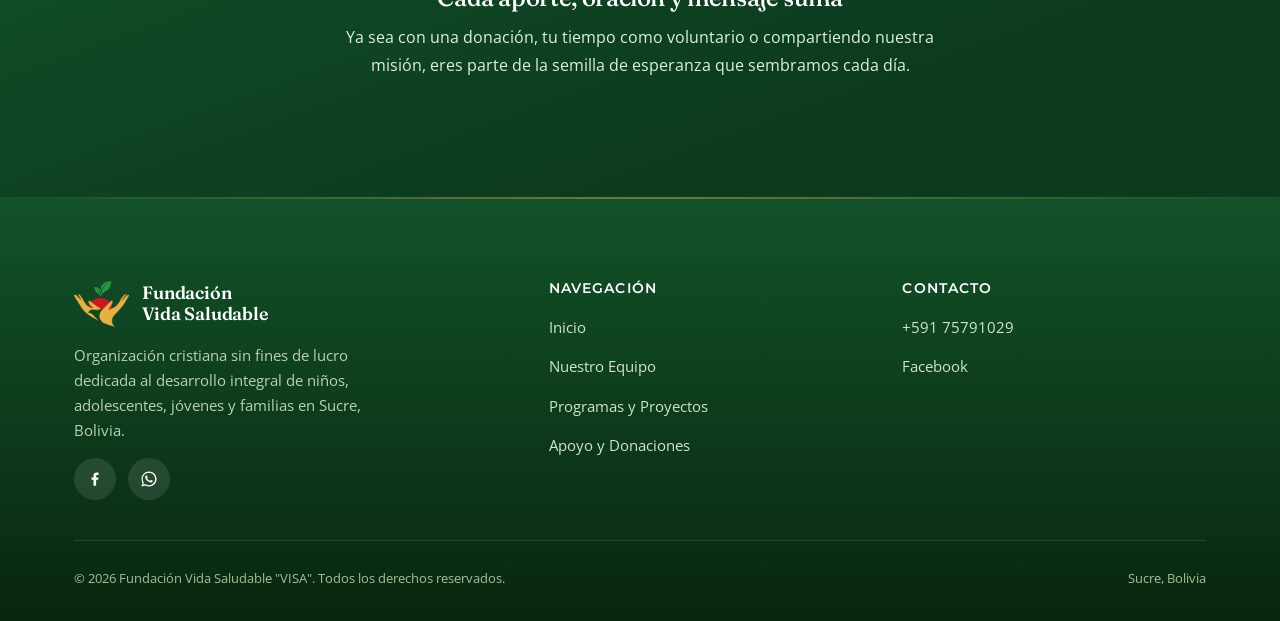
==== commit 4d05d47f: "Quitar Instagram y activar enlaces de WhatsApp y Facebook Elimina Instagram de la sección de canales" ====
--- a/donaciones.html
+++ b/donaciones.html
@@ -66,7 +66,7 @@
 
         <h3 style="margin-top:44px" data-i18n="don.channels.h">Formas de conectar con nosotros</h3>
         <div class="donate-channels">
-          <div class="channel-card">
+          <a href="https://wa.me/59175791029" target="_blank" rel="noopener" class="channel-card">
             <div class="icon-badge icon-badge--green">
               <svg viewBox="0 0 24 24"><path d="M12.04 2c-5.5 0-10 4.5-10 10 0 1.77.46 3.45 1.34 4.94L2 22l5.24-1.37a10 10 0 0 0 4.8 1.22c5.5 0 10-4.5 10-10s-4.5-10-10-10z" fill="currentColor"/></svg>
             </div>
@@ -74,25 +74,16 @@
               <h4>WhatsApp</h4>
               <p data-i18n="don.wa.p">+591 75791029 — escríbenos para coordinar tu aporte o consulta.</p>
             </div>
-          </div>
-          <div class="channel-card">
+          </a>
+          <a href="https://www.facebook.com/share/16pjw7duJ1/?mibextid=wwXIfr" target="_blank" rel="noopener" class="channel-card">
             <div class="icon-badge icon-badge--red">
-              <svg viewBox="0 0 24 24" fill="none" stroke="currentColor" stroke-width="2"><rect x="3" y="5" width="18" height="14" rx="2"/><path d="M3 7l9 6 9-6"/></svg>
+              <svg viewBox="0 0 24 24"><path d="M13.5 21v-8h2.7l.4-3.1h-3.1V8c0-.9.25-1.5 1.55-1.5H16.7V3.6C16.4 3.55 15.4 3.47 14.2 3.47c-2.5 0-4.2 1.5-4.2 4.3v2.1H7.3V13h2.7v8z" fill="currentColor"/></svg>
             </div>
             <div>
               <h4>Facebook</h4>
               <p data-i18n="don.fb.p">Síguenos para conocer historias, campañas y actividades.</p>
             </div>
-          </div>
-          <div class="channel-card">
-            <div class="icon-badge icon-badge--yellow">
-              <svg viewBox="0 0 24 24" fill="none" stroke="currentColor" stroke-width="2"><rect x="3" y="3" width="18" height="18" rx="4"/><circle cx="12" cy="12" r="4"/><circle cx="17.5" cy="6.5" r="1"/></svg>
-            </div>
-            <div>
-              <h4>Instagram</h4>
-              <p data-i18n="don.ig.p">@joel12sucre — el día a día de nuestros programas.</p>
-            </div>
-          </div>
+          </a>
         </div>
 
         <a href="https://wa.me/59175791029" target="_blank" rel="noopener" class="btn btn--primary" style="margin-top:34px" data-i18n="don.btn">Quiero apoyar por WhatsApp</a>
@@ -125,7 +116,6 @@
         <p data-i18n="footer.about">Organización cristiana sin fines de lucro dedicada al desarrollo integral de niños, adolescentes, jóvenes y familias en Sucre, Bolivia.</p>
         <div class="social-row">
           <a href="https://www.facebook.com/share/16pjw7duJ1/?mibextid=wwXIfr" target="_blank" rel="noopener" aria-label="Facebook"><svg viewBox="0 0 24 24"><path d="M13.5 21v-8h2.7l.4-3.1h-3.1V8c0-.9.25-1.5 1.55-1.5H16.7V3.6C16.4 3.55 15.4 3.47 14.2 3.47c-2.5 0-4.2 1.5-4.2 4.3v2.1H7.3V13h2.7v8z"/></svg></a>
-          <a href="https://www.instagram.com/joel12sucre?igsh=d25ieDIzNWUwOWVv&utm_source=qr" target="_blank" rel="noopener" aria-label="Instagram"><svg viewBox="0 0 24 24"><path d="M12 3c2.44 0 2.74 0 3.7.05 1 .05 1.6.2 2.13.4a4.4 4.4 0 0 1 1.6 1 4.4 4.4 0 0 1 1 1.6c.2.53.35 1.13.4 2.13.05.96.05 1.26.05 3.7s0 2.74-.05 3.7c-.05 1-.2 1.6-.4 2.13a4.4 4.4 0 0 1-1 1.6 4.4 4.4 0 0 1-1.6 1c-.53.2-1.13.35-2.13.4-.96.05-1.26.05-3.7.05s-2.74 0-3.7-.05c-1-.05-1.6-.2-2.13-.4a4.4 4.4 0 0 1-1.6-1 4.4 4.4 0 0 1-1-1.6c-.2-.53-.35-1.13-.4-2.13C3 14.74 3 14.44 3 12s0-2.74.05-3.7c.05-1 .2-1.6.4-2.13a4.4 4.4 0 0 1 1-1.6 4.4 4.4 0 0 1 1.6-1c.53-.2 1.13-.35 2.13-.4C9.26 3 9.56 3 12 3zm0 1.8c-2.4 0-2.68 0-3.63.05-.82.04-1.27.17-1.56.29-.39.15-.67.33-.97.63-.3.3-.48.58-.63.97-.12.29-.25.74-.29 1.56C4.87 9.3 4.85 9.6 4.85 12s0 2.68.06 3.63c.04.82.17 1.27.29 1.56.15.39.33.67.63.97.3.3.58.48.97.63.29.12.74.25 1.56.29.94.05 1.22.06 3.62.06s2.68 0 3.63-.06c.82-.04 1.27-.17 1.56-.29.39-.15.67-.33.97-.63.3-.3.48-.58.63-.97.12-.29.25-.74.29-1.56.05-.94.06-1.22.06-3.62s0-2.68-.06-3.63c-.04-.82-.17-1.27-.29-1.56a2.6 2.6 0 0 0-.63-.97 2.6 2.6 0 0 0-.97-.63c-.29-.12-.74-.25-1.56-.29-.94-.05-1.22-.06-3.62-.06zm0 3.06a4.14 4.14 0 1 1 0 8.28 4.14 4.14 0 0 1 0-8.28zm0 1.8a2.34 2.34 0 1 0 0 4.68 2.34 2.34 0 0 0 0-4.68zm5.27-1.98a.97.97 0 1 1-1.93 0 .97.97 0 0 1 1.93 0z"/></svg></a>
           <a href="https://wa.me/59175791029" target="_blank" rel="noopener" aria-label="WhatsApp"><svg viewBox="0 0 24 24"><path d="M12.04 2c-5.5 0-10 4.5-10 10 0 1.77.46 3.45 1.34 4.94L2 22l5.24-1.37a10 10 0 0 0 4.8 1.22c5.5 0 10-4.5 10-10s-4.5-10-10-10zm0 18.2c-1.55 0-3.06-.42-4.36-1.2l-.31-.19-3.11.82.83-3.03-.2-.32a8.18 8.18 0 0 1-1.25-4.32c0-4.53 3.7-8.22 8.25-8.22s8.24 3.7 8.24 8.22-3.7 8.24-8.09 8.24zm4.52-6.16c-.25-.12-1.47-.72-1.7-.8-.23-.09-.4-.12-.56.12-.17.25-.65.8-.8.96-.15.17-.3.19-.55.06-.25-.12-1.06-.39-2.02-1.24-.75-.66-1.25-1.48-1.4-1.73-.15-.25-.02-.38.11-.51.11-.11.25-.29.37-.44.12-.15.16-.25.25-.42.08-.17.04-.31-.02-.44-.06-.12-.56-1.35-.77-1.85-.2-.48-.4-.42-.56-.43h-.48c-.17 0-.44.06-.67.31-.23.25-.87.85-.87 2.08 0 1.23.89 2.41 1.02 2.58.12.17 1.75 2.67 4.24 3.74.59.26 1.05.41 1.41.52.59.19 1.13.16 1.56.1.48-.07 1.47-.6 1.68-1.18.2-.58.2-1.08.14-1.18-.06-.1-.23-.16-.48-.28z"/></svg></a>
         </div>
       </div>
@@ -143,7 +133,6 @@
         <ul>
           <li><a href="https://wa.me/59175791029" target="_blank" rel="noopener">+591 75791029</a></li>
           <li><a href="https://www.facebook.com/share/16pjw7duJ1/?mibextid=wwXIfr" target="_blank" rel="noopener">Facebook</a></li>
-          <li><a href="https://www.instagram.com/joel12sucre?igsh=d25ieDIzNWUwOWVv&utm_source=qr" target="_blank" rel="noopener">Instagram</a></li>
         </ul>
       </div>
     </div>
